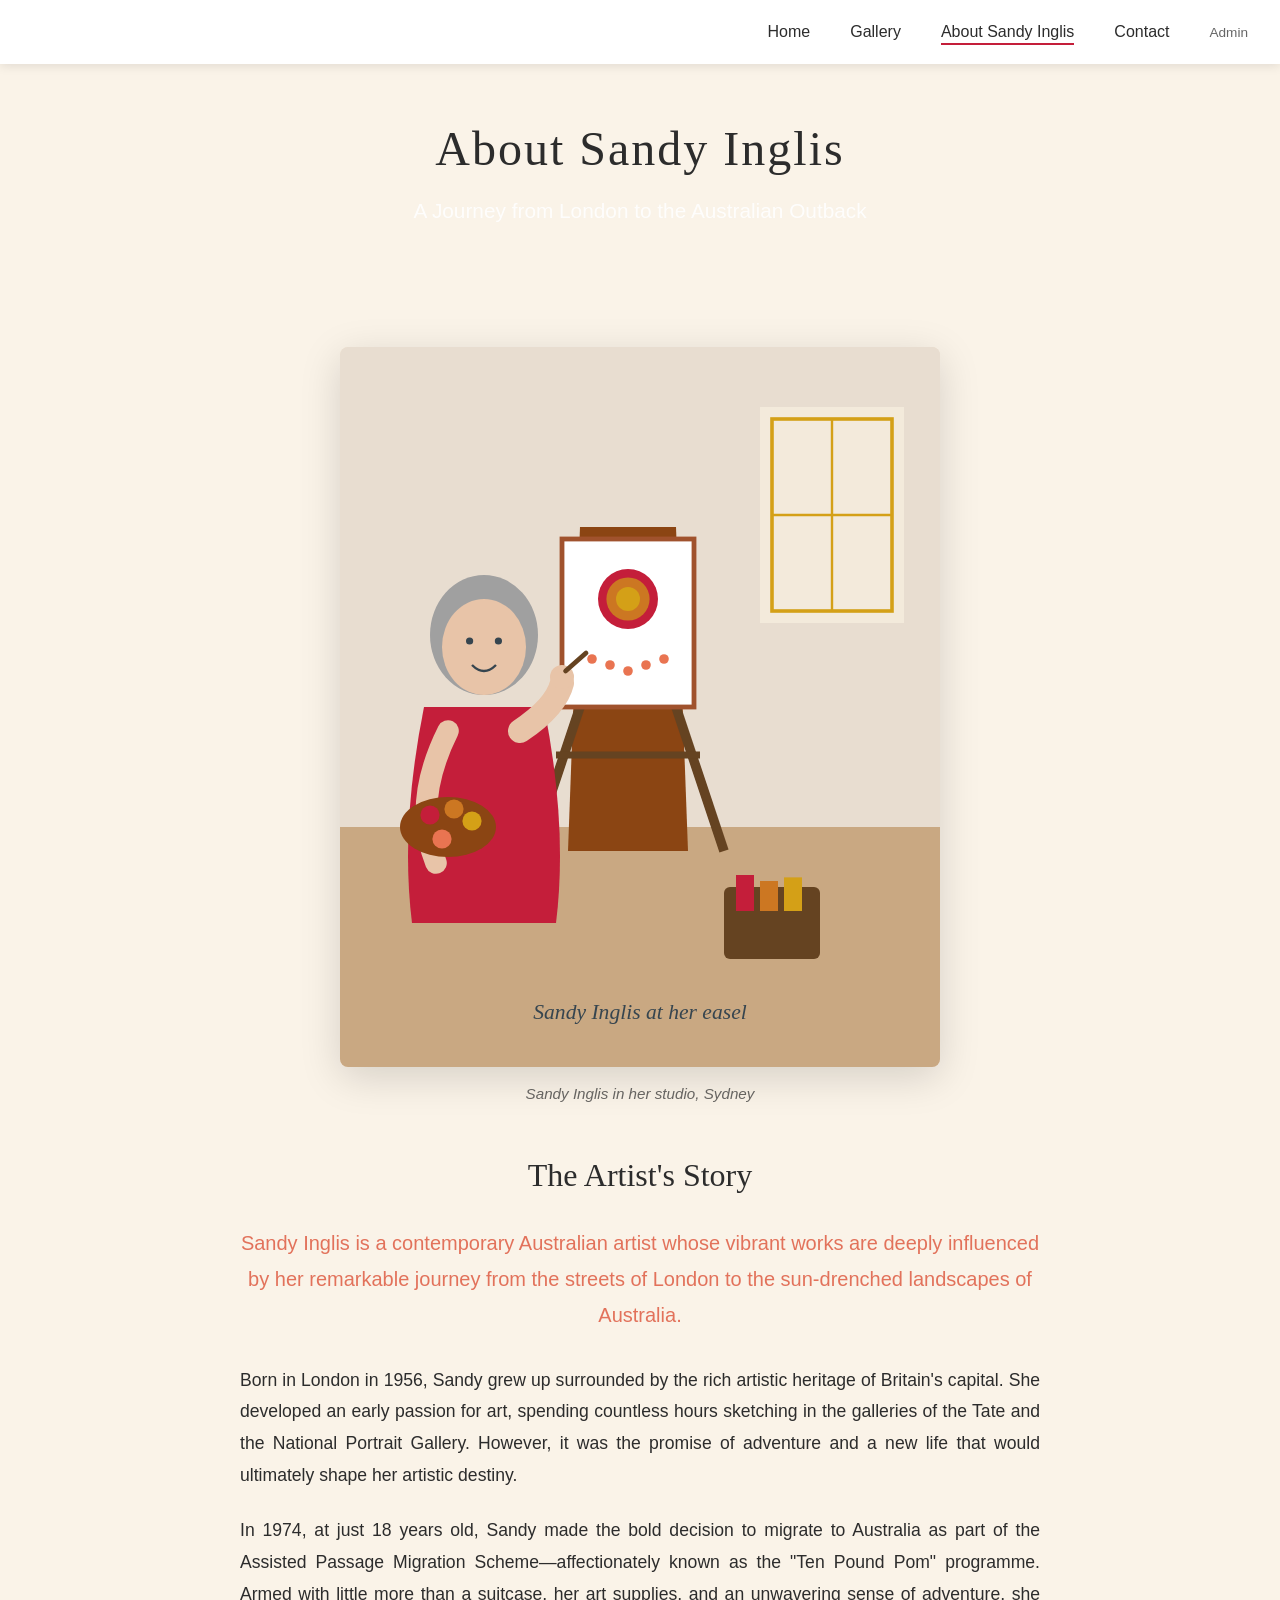
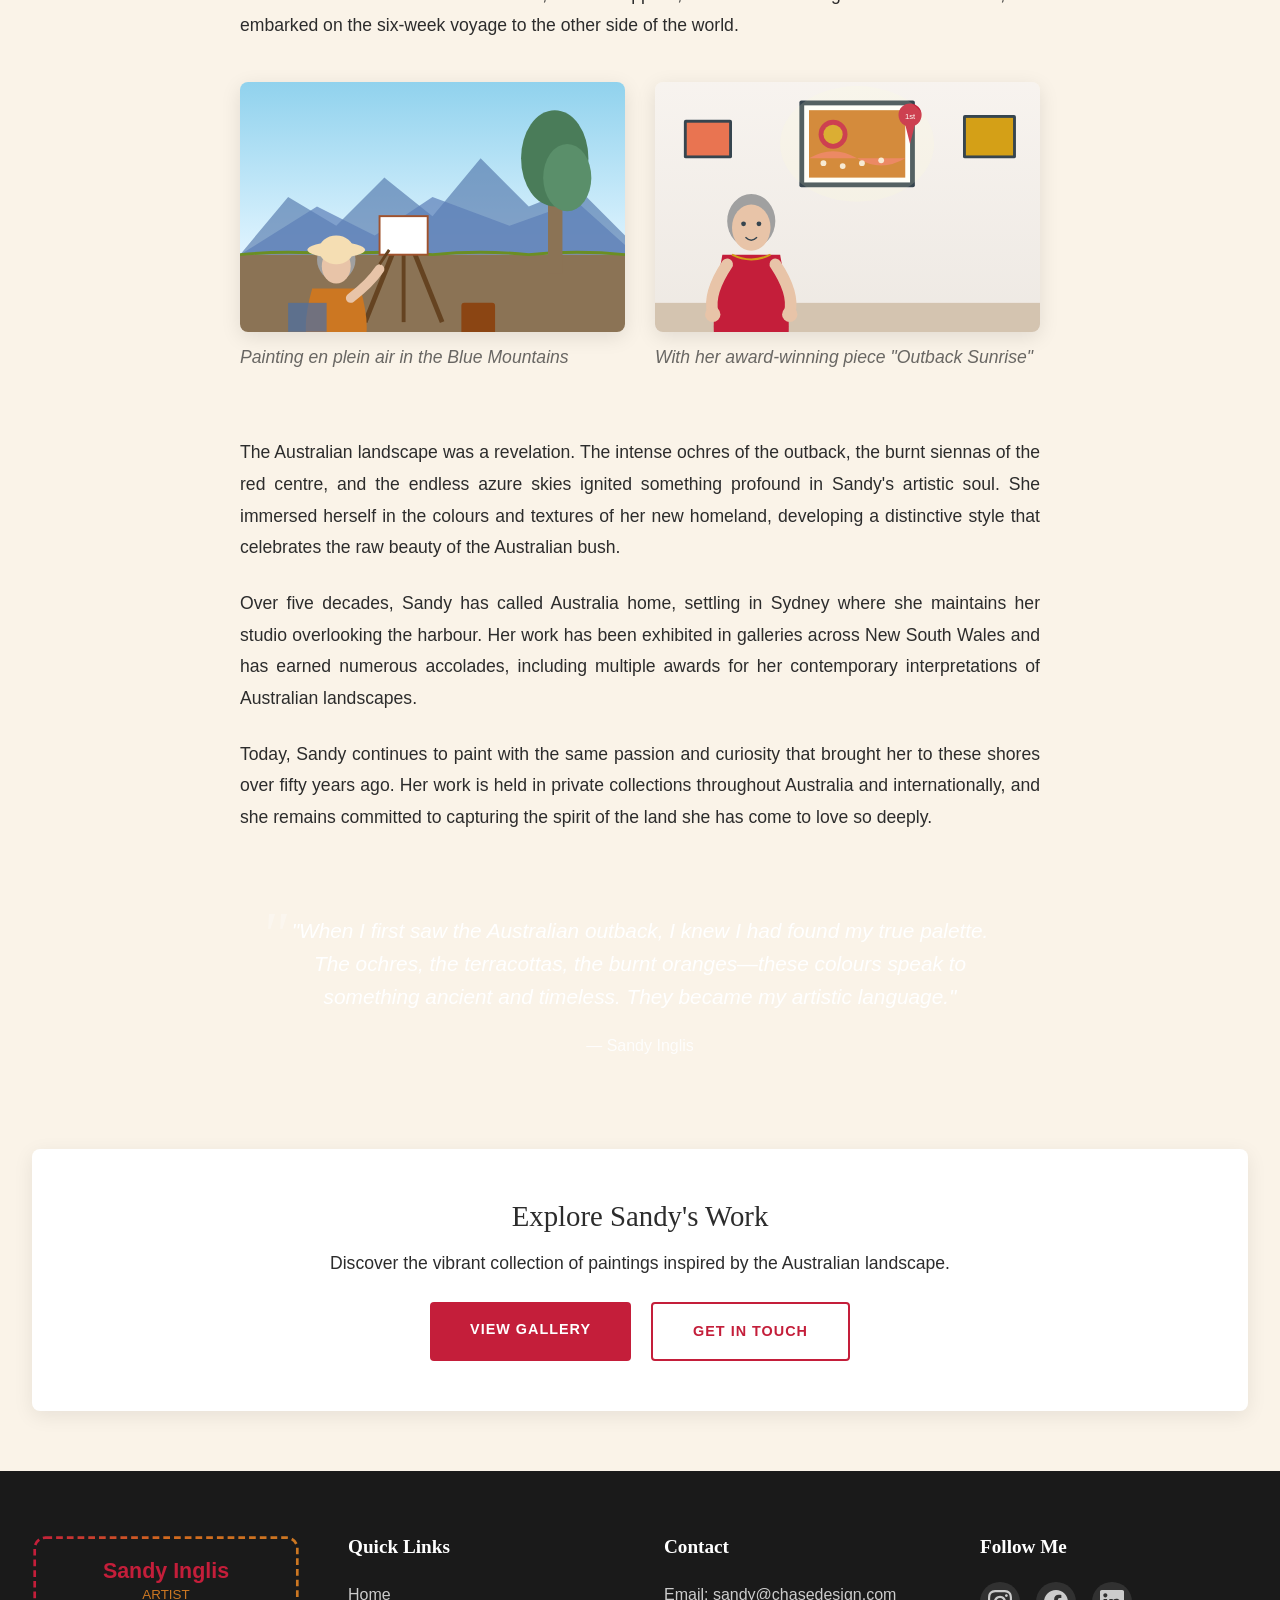
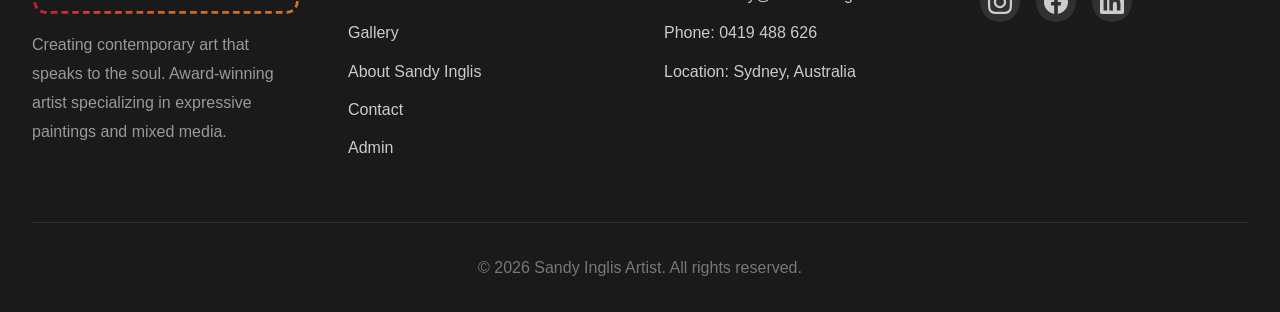
==== about.html @ 8a796146 "Add dedicated About Sandy Inglis page with biography and placeholder images" ====
<!DOCTYPE html>
<html lang="en">
<head>
    <meta charset="UTF-8">
    <meta name="viewport" content="width=device-width, initial-scale=1.0">
    <title>About Sandy Inglis - Contemporary Australian Artist</title>
    <meta name="description" content="Learn about Sandy Inglis, a contemporary Australian artist born in London who migrated to Australia as a Ten Pound Pom.">
    <link rel="stylesheet" href="css/styles.css">
    <link rel="stylesheet" href="css/about.css">
</head>
<body>
    <!-- Header Navigation -->
    <header class="header">
        <nav class="nav-container">
            <div class="logo">
                <a href="index.html">
                    <img src="images/logo-placeholder.svg" alt="Sandy Inglis Artist" class="logo-image">
                </a>
            </div>
            <ul class="nav-menu">
                <li><a href="index.html">Home</a></li>
                <li><a href="index.html#gallery">Gallery</a></li>
                <li><a href="about.html" class="active">About Sandy Inglis</a></li>
                <li><a href="index.html#contact">Contact</a></li>
                <li><a href="admin.html" class="admin-link">Admin</a></li>
            </ul>
            <div class="hamburger">
                <span></span>
                <span></span>
                <span></span>
            </div>
        </nav>
    </header>

    <!-- About Hero -->
    <section class="about-hero">
        <div class="container">
            <h1>About Sandy Inglis</h1>
            <p class="about-hero-subtitle">A Journey from London to the Australian Outback</p>
        </div>
    </section>

    <!-- Main About Content -->
    <main class="about-main">
        <div class="container">
            <!-- Featured Image Section -->
            <div class="about-featured">
                <div class="about-featured-image">
                    <img src="images/sandy-placeholder.svg" alt="Sandy Inglis at her easel in her Sydney studio">
                    <p class="image-caption">Sandy Inglis in her studio, Sydney</p>
                </div>
            </div>

            <!-- Biography Section -->
            <div class="about-biography">
                <h2>The Artist's Story</h2>
                
                <p class="lead-paragraph">Sandy Inglis is a contemporary Australian artist whose vibrant works are deeply influenced by her remarkable journey from the streets of London to the sun-drenched landscapes of Australia.</p>

                <p>Born in London in 1956, Sandy grew up surrounded by the rich artistic heritage of Britain's capital. She developed an early passion for art, spending countless hours sketching in the galleries of the Tate and the National Portrait Gallery. However, it was the promise of adventure and a new life that would ultimately shape her artistic destiny.</p>

                <p>In 1974, at just 18 years old, Sandy made the bold decision to migrate to Australia as part of the Assisted Passage Migration Scheme—affectionately known as the "Ten Pound Pom" programme. Armed with little more than a suitcase, her art supplies, and an unwavering sense of adventure, she embarked on the six-week voyage to the other side of the world.</p>

                <div class="about-gallery">
                    <div class="about-gallery-item">
                        <img src="images/sandy-placeholder-2.svg" alt="Sandy Inglis painting outdoors in the Australian bush">
                        <p class="image-caption">Painting en plein air in the Blue Mountains</p>
                    </div>
                    <div class="about-gallery-item">
                        <img src="images/sandy-placeholder-3.svg" alt="Sandy Inglis with one of her award-winning paintings">
                        <p class="image-caption">With her award-winning piece "Outback Sunrise"</p>
                    </div>
                </div>

                <p>The Australian landscape was a revelation. The intense ochres of the outback, the burnt siennas of the red centre, and the endless azure skies ignited something profound in Sandy's artistic soul. She immersed herself in the colours and textures of her new homeland, developing a distinctive style that celebrates the raw beauty of the Australian bush.</p>

                <p>Over five decades, Sandy has called Australia home, settling in Sydney where she maintains her studio overlooking the harbour. Her work has been exhibited in galleries across New South Wales and has earned numerous accolades, including multiple awards for her contemporary interpretations of Australian landscapes.</p>

                <p>Today, Sandy continues to paint with the same passion and curiosity that brought her to these shores over fifty years ago. Her work is held in private collections throughout Australia and internationally, and she remains committed to capturing the spirit of the land she has come to love so deeply.</p>

                <blockquote class="artist-quote">
                    "When I first saw the Australian outback, I knew I had found my true palette. The ochres, the terracottas, the burnt oranges—these colours speak to something ancient and timeless. They became my artistic language."
                    <cite>— Sandy Inglis</cite>
                </blockquote>
            </div>

            <!-- Call to Action -->
            <div class="about-cta">
                <h3>Explore Sandy's Work</h3>
                <p>Discover the vibrant collection of paintings inspired by the Australian landscape.</p>
                <div class="cta-buttons">
                    <a href="index.html#gallery" class="btn btn-primary">View Gallery</a>
                    <a href="index.html#contact" class="btn btn-secondary">Get in Touch</a>
                </div>
            </div>
        </div>
    </main>

    <!-- Footer -->
    <footer class="footer" id="contact">
        <div class="container">
            <div class="footer-content">
                <div class="footer-column">
                    <div class="footer-logo">
                        <img src="images/logo-placeholder.svg" alt="Sandy Inglis Artist" class="footer-logo-image">
                    </div>
                    <p class="footer-tagline">Creating contemporary art that speaks to the soul. Award-winning artist specializing in expressive paintings and mixed media.</p>
                </div>
                <div class="footer-column">
                    <h3>Quick Links</h3>
                    <ul>
                        <li><a href="index.html">Home</a></li>
                        <li><a href="index.html#gallery">Gallery</a></li>
                        <li><a href="about.html">About Sandy Inglis</a></li>
                        <li><a href="index.html#contact">Contact</a></li>
                        <li><a href="admin.html">Admin</a></li>
                    </ul>
                </div>
                <div class="footer-column">
                    <h3>Contact</h3>
                    <ul class="contact-info">
                        <li>Email: <a href="mailto:sandy@chasedesign.com">sandy@chasedesign.com</a></li>
                        <li>Phone: <a href="tel:+61419488626">0419 488 626</a></li>
                        <li>Location: Sydney, Australia</li>
                    </ul>
                </div>
                <div class="footer-column">
                    <h3>Follow Me</h3>
                    <div class="social-links">
                        <a href="https://www.instagram.com/sandyinglisartist/" aria-label="Instagram" target="_blank" rel="noopener noreferrer">
                            <svg width="24" height="24" viewBox="0 0 24 24" fill="currentColor">
                                <path d="M12 2.163c3.204 0 3.584.012 4.85.07 3.252.148 4.771 1.691 4.919 4.919.058 1.265.069 1.645.069 4.849 0 3.205-.012 3.584-.069 4.849-.149 3.225-1.664 4.771-4.919 4.919-1.266.058-1.644.07-4.85.07-3.204 0-3.584-.012-4.849-.07-3.26-.149-4.771-1.699-4.919-4.92-.058-1.265-.07-1.644-.07-4.849 0-3.204.013-3.583.07-4.849.149-3.227 1.664-4.771 4.919-4.919 1.266-.057 1.645-.069 4.849-.069zm0-2.163c-3.259 0-3.667.014-4.947.072-4.358.2-6.78 2.618-6.98 6.98-.059 1.281-.073 1.689-.073 4.948 0 3.259.014 3.668.072 4.948.2 4.358 2.618 6.78 6.98 6.98 1.281.058 1.689.072 4.948.072 3.259 0 3.668-.014 4.948-.072 4.354-.2 6.782-2.618 6.979-6.98.059-1.28.073-1.689.073-4.948 0-3.259-.014-3.667-.072-4.947-.196-4.354-2.617-6.78-6.979-6.98-1.281-.059-1.69-.073-4.949-.073zm0 5.838c-3.403 0-6.162 2.759-6.162 6.162s2.759 6.163 6.162 6.163 6.162-2.759 6.162-6.163c0-3.403-2.759-6.162-6.162-6.162zm0 10.162c-2.209 0-4-1.79-4-4 0-2.209 1.791-4 4-4s4 1.791 4 4c0 2.21-1.791 4-4 4zm6.406-11.845c-.796 0-1.441.645-1.441 1.44s.645 1.44 1.441 1.44c.795 0 1.439-.645 1.439-1.44s-.644-1.44-1.439-1.44z"/>
                            </svg>
                        </a>
                        <a href="https://www.facebook.com/sandra.inglis.5" aria-label="Facebook" target="_blank" rel="noopener noreferrer">
                            <svg width="24" height="24" viewBox="0 0 24 24" fill="currentColor">
                                <path d="M24 12.073c0-6.627-5.373-12-12-12s-12 5.373-12 12c0 5.99 4.388 10.954 10.125 11.854v-8.385H7.078v-3.47h3.047V9.43c0-3.007 1.792-4.669 4.533-4.669 1.312 0 2.686.235 2.686.235v2.953H15.83c-1.491 0-1.956.925-1.956 1.874v2.25h3.328l-.532 3.47h-2.796v8.385C19.612 23.027 24 18.062 24 12.073z"/>
                            </svg>
                        </a>
                        <a href="https://www.linkedin.com/in/sandy-inglis-artist/" aria-label="LinkedIn" target="_blank" rel="noopener noreferrer">
                            <svg width="24" height="24" viewBox="0 0 24 24" fill="currentColor">
                                <path d="M20.447 20.452h-3.554v-5.569c0-1.328-.027-3.037-1.852-3.037-1.853 0-2.136 1.445-2.136 2.939v5.667H9.351V9h3.414v1.561h.046c.477-.9 1.637-1.85 3.37-1.85 3.601 0 4.267 2.37 4.267 5.455v6.286zM5.337 7.433c-1.144 0-2.063-.926-2.063-2.065 0-1.138.92-2.063 2.063-2.063 1.14 0 2.064.925 2.064 2.063 0 1.139-.925 2.065-2.064 2.065zm1.782 13.019H3.555V9h3.564v11.452zM22.225 0H1.771C.792 0 0 .774 0 1.729v20.542C0 23.227.792 24 1.771 24h20.451C23.2 24 24 23.227 24 22.271V1.729C24 .774 23.2 0 22.222 0h.003z"/>
                            </svg>
                        </a>
                    </div>
                </div>
            </div>
            <div class="footer-bottom">
                <p>&copy; 2026 Sandy Inglis Artist. All rights reserved.</p>
            </div>
        </div>
    </footer>

    <script src="js/app.js"></script>
</body>
</html>
---- css/styles.css ----
/* ===================================
   CSS Variables - Color Scheme
   Aboriginal-inspired: Ochres, Oranges, Reds
   =================================== */
:root {
    /* Primary vibrant red */
    --primary-red: #C41E3A;
    --deep-red: #8B0000;
    --light-red: #E25822;
    
    /* Aboriginal ochre palette */
    --ochre-yellow: #CC7722;
    --burnt-orange: #D2691E;
    --terracotta: #E2725B;
    --rust: #B7410E;
    --sand: #C2B280;
    --earth-brown: #5C4033;
    
    /* Accent colors */
    --accent-gold: #DAA520;
    --accent-cream: #FFF8DC;
    
    /* Base colors */
    --dark-bg: #1a1a1a;
    --light-bg: #FAF3E8;
    --text-dark: #2c2c2c;
    --text-light: #666;
    --white: #ffffff;
    --border-color: #e0e0e0;
    --shadow: rgba(0, 0, 0, 0.1);
    --shadow-hover: rgba(196, 30, 58, 0.25);
}

/* ===================================
   Reset & Base Styles
   =================================== */
* {
    margin: 0;
    padding: 0;
    box-sizing: border-box;
}

body {
    font-family: -apple-system, BlinkMacSystemFont, 'SF Pro Text', 'Helvetica Neue', 'Segoe UI', Arial, sans-serif;
    color: var(--text-dark);
    line-height: 1.6;
    background-color: var(--light-bg);
    overflow-x: hidden;
}

h1, h2, h3, h4, h5, h6 {
    font-family: 'Playfair Display', serif;
    font-weight: 600;
    line-height: 1.2;
    color: var(--text-dark);
}

h1 { font-size: 3.5rem; }
h2 { font-size: 2.5rem; margin-bottom: 2rem; }
h3 { font-size: 1.5rem; }

img {
    max-width: 100%;
    height: auto;
    display: block;
}

a {
    text-decoration: none;
    color: inherit;
    transition: color 0.3s ease;
}

ul {
    list-style: none;
}

.container {
    max-width: 1400px;
    margin: 0 auto;
    padding: 0 2rem;
}

/* ===================================
   Buttons
   =================================== */
.btn {
    display: inline-block;
    padding: 1rem 2.5rem;
    border-radius: 4px;
    font-weight: 600;
    text-transform: uppercase;
    letter-spacing: 1px;
    font-size: 0.9rem;
    transition: all 0.3s ease;
    cursor: pointer;
    border: none;
}

.btn-primary {
    background-color: var(--primary-red);
    color: var(--white);
}

.btn-primary:hover {
    background-color: var(--deep-red);
    transform: translateY(-2px);
    box-shadow: 0 4px 12px var(--shadow-hover);
}

.btn-secondary {
    background-color: transparent;
    color: var(--primary-red);
    border: 2px solid var(--primary-red);
}

.btn-secondary:hover {
    background-color: var(--primary-red);
    color: var(--white);
}

/* ===================================
   Header & Navigation
   =================================== */
.header {
    position: fixed;
    top: 0;
    left: 0;
    width: 100%;
    background-color: var(--white);
    box-shadow: 0 2px 10px var(--shadow);
    z-index: 1000;
    transition: all 0.3s ease;
}

.nav-container {
    max-width: 1400px;
    margin: 0 auto;
    padding: 1.2rem 2rem;
    display: flex;
    justify-content: space-between;
    align-items: center;
}

.logo a {
    font-family: 'Playfair Display', serif;
    font-size: 1.8rem;
    font-weight: 700;
    color: var(--primary-red);
}

.nav-menu {
    display: flex;
    gap: 2.5rem;
    align-items: center;
}

.nav-menu a {
    font-weight: 500;
    color: var(--text-dark);
    position: relative;
}

.nav-menu a::after {
    content: '';
    position: absolute;
    bottom: -5px;
    left: 0;
    width: 0;
    height: 2px;
    background-color: var(--primary-red);
    transition: width 0.3s ease;
}

.nav-menu a:hover::after,
.nav-menu a.active::after {
    width: 100%;
}

.nav-menu a.admin-link {
    color: var(--text-light);
    font-size: 0.85rem;
}

.hamburger {
    display: none;
    flex-direction: column;
    gap: 5px;
    cursor: pointer;
}

.hamburger span {
    width: 25px;
    height: 3px;
    background-color: var(--primary-red);
    transition: all 0.3s ease;
}

/* ===================================
   Hero Section
   =================================== */
.hero {
    position: relative;
    height: 100vh;
    display: flex;
    align-items: center;
    justify-content: center;
    text-align: center;
    background: linear-gradient(135deg, var(--deep-red) 0%, var(--primary-red) 25%, var(--burnt-orange) 50%, var(--ochre-yellow) 75%, var(--terracotta) 100%);
    background-size: cover;
    background-position: center;
    overflow: hidden;
}

.hero::before {
    content: '';
    position: absolute;
    top: 0;
    left: 0;
    right: 0;
    bottom: 0;
    background: url('data:image/svg+xml,<svg xmlns="http://www.w3.org/2000/svg" viewBox="0 0 1440 320"><path fill="rgba(255,255,255,0.03)" d="M0,96L48,112C96,128,192,160,288,160C384,160,480,128,576,112C672,96,768,96,864,112C960,128,1056,160,1152,160C1248,160,1344,128,1392,112L1440,96L1440,320L1392,320C1344,320,1248,320,1152,320C1056,320,960,320,864,320C768,320,672,320,576,320C480,320,384,320,288,320C192,320,96,320,48,320L0,320Z"></path></svg>') repeat-x;
    background-size: cover;
    opacity: 0.5;
}

.hero-overlay {
    position: absolute;
    top: 0;
    left: 0;
    width: 100%;
    height: 100%;
    background: rgba(0, 0, 0, 0.3);
}

.hero-content {
    position: relative;
    z-index: 10;
    color: var(--white);
    max-width: 800px;
    padding: 0 2rem;
}

.hero-content h1 {
    color: var(--white);
    font-size: 4.5rem;
    margin-bottom: 1rem;
    text-shadow: 2px 2px 4px rgba(0, 0, 0, 0.5);
}

.hero-subtitle {
    font-size: 1.5rem;
    margin-bottom: 2rem;
    font-weight: 300;
    letter-spacing: 2px;
}

/* ===================================
   Filter Section
   =================================== */
.filter-section {
    padding: 5rem 0 2rem;
    background-color: var(--white);
}

.filter-section h2 {
    text-align: center;
    color: var(--primary-red);
}

.filter-controls {
    display: flex;
    justify-content: center;
    flex-wrap: wrap;
    gap: 1rem;
    margin-bottom: 2rem;
}

.filter-btn {
    padding: 0.7rem 1.5rem;
    background-color: var(--light-bg);
    border: 2px solid var(--border-color);
    border-radius: 25px;
    cursor: pointer;
    font-weight: 500;
    transition: all 0.3s ease;
    color: var(--text-dark);
}

.filter-btn:hover,
.filter-btn.active {
    background-color: var(--primary-red);
    color: var(--white);
    border-color: var(--primary-red);
}

.search-bar {
    max-width: 600px;
    margin: 0 auto;
}

.search-bar input {
    width: 100%;
    padding: 1rem 1.5rem;
    border: 2px solid var(--border-color);
    border-radius: 50px;
    font-size: 1rem;
    transition: border-color 0.3s ease;
}

.search-bar input:focus {
    outline: none;
    border-color: var(--primary-red);
}

/* ===================================
   Gallery Section
   =================================== */
.gallery-section {
    padding: 3rem 0 5rem;
    background-color: var(--white);
}

.gallery-grid {
    display: grid;
    grid-template-columns: repeat(auto-fill, minmax(320px, 1fr));
    gap: 2rem;
    margin-bottom: 3rem;
}

.gallery-item {
    position: relative;
    background-color: var(--white);
    border-radius: 8px;
    overflow: hidden;
    box-shadow: 0 4px 15px var(--shadow);
    transition: all 0.4s ease;
    cursor: pointer;
    opacity: 1;
    transform: scale(1);
}

.gallery-item.hidden {
    display: none;
}

.gallery-item:hover {
    transform: translateY(-8px);
    box-shadow: 0 8px 25px var(--shadow-hover);
}

.gallery-image {
    width: 100%;
    aspect-ratio: 1 / 1;
    overflow: hidden;
    background-color: var(--light-bg);
}

.gallery-image img {
    width: 100%;
    height: 100%;
    object-fit: cover;
    transition: transform 0.4s ease;
}

.gallery-item:hover .gallery-image img {
    transform: scale(1.1);
}

.gallery-info {
    padding: 1.5rem;
}

.gallery-info h3 {
    font-size: 1.3rem;
    margin-bottom: 0.5rem;
    color: var(--text-dark);
}

.gallery-meta {
    display: flex;
    justify-content: space-between;
    margin-bottom: 0.5rem;
    font-size: 0.9rem;
    color: var(--text-light);
}

.accolade-badge {
    display: inline-block;
    padding: 0.3rem 0.8rem;
    background-color: var(--accent-red);
    color: var(--white);
    border-radius: 15px;
    font-size: 0.75rem;
    font-weight: 600;
    margin-top: 0.5rem;
}

.no-results {
    text-align: center;
    padding: 4rem 2rem;
    color: var(--text-light);
    font-size: 1.2rem;
}

/* ===================================
   About Section
   =================================== */
.about-section {
    padding: 5rem 0;
    background-color: var(--light-bg);
}

.about-section h2 {
    text-align: center;
    color: var(--primary-red);
}

.about-content {
    max-width: 900px;
    margin: 0 auto;
}

.about-text p {
    font-size: 1.1rem;
    line-height: 1.8;
    margin-bottom: 1.5rem;
    color: var(--text-dark);
}

/* ===================================
   Modal
   =================================== */
.modal {
    display: none;
    position: fixed;
    top: 0;
    left: 0;
    width: 100%;
    height: 100%;
    z-index: 2000;
    align-items: center;
    justify-content: center;
}

.modal.active {
    display: flex;
}

.modal-overlay {
    position: absolute;
    top: 0;
    left: 0;
    width: 100%;
    height: 100%;
    background-color: rgba(0, 0, 0, 0.85);
    backdrop-filter: blur(5px);
}

.modal-content {
    position: relative;
    background-color: var(--white);
    max-width: 1200px;
    width: 90%;
    max-height: 90vh;
    overflow-y: auto;
    border-radius: 12px;
    z-index: 2001;
}

.modal-close {
    position: absolute;
    top: 1rem;
    right: 1rem;
    background: var(--primary-red);
    color: var(--white);
    border: none;
    width: 40px;
    height: 40px;
    border-radius: 50%;
    font-size: 1.5rem;
    cursor: pointer;
    display: flex;
    align-items: center;
    justify-content: center;
    z-index: 2002;
    transition: background-color 0.3s ease;
}

.modal-close:hover {
    background-color: var(--deep-red);
}

.modal-body {
    display: grid;
    grid-template-columns: 1.5fr 1fr;
    gap: 2rem;
}

.modal-image {
    background-color: var(--light-bg);
    display: flex;
    align-items: center;
    justify-content: center;
    padding: 2rem;
}

.modal-image img {
    max-width: 100%;
    max-height: 70vh;
    object-fit: contain;
}

.modal-info {
    padding: 2rem 2rem 2rem 0;
}

.modal-info h2 {
    font-size: 2rem;
    margin-bottom: 1.5rem;
    color: var(--primary-red);
}

.modal-details p {
    margin-bottom: 1rem;
    font-size: 1rem;
    line-height: 1.8;
}

.modal-details .accolades {
    color: var(--primary-red);
    font-weight: 600;
}

.modal-details .description {
    margin-top: 1.5rem;
    padding-top: 1.5rem;
    border-top: 1px solid var(--border-color);
    font-style: italic;
    color: var(--text-light);
}

.modal-actions {
    margin-top: 2rem;
    display: flex;
    gap: 1rem;
    flex-wrap: wrap;
}

/* ===================================
   Footer
   =================================== */
.footer {
    background-color: var(--dark-bg);
    color: #ccc;
    padding: 4rem 0 2rem;
}

.footer-content {
    display: grid;
    grid-template-columns: repeat(auto-fit, minmax(250px, 1fr));
    gap: 3rem;
    margin-bottom: 3rem;
}

.footer-column h3 {
    color: var(--white);
    margin-bottom: 1.5rem;
    font-size: 1.2rem;
}

.footer-logo {
    font-family: 'Playfair Display', serif;
    font-size: 1.8rem;
    font-weight: 700;
    color: var(--accent-red);
    margin-bottom: 1rem;
}

.footer-tagline {
    line-height: 1.8;
    color: #999;
}

.footer-column ul li {
    margin-bottom: 0.8rem;
}

.footer-column a {
    color: #ccc;
    transition: color 0.3s ease;
}

.footer-column a:hover {
    color: var(--accent-red);
}

.contact-info li {
    margin-bottom: 1rem;
}

.social-links {
    display: flex;
    gap: 1rem;
}

.social-links a {
    width: 40px;
    height: 40px;
    background-color: rgba(255, 255, 255, 0.1);
    border-radius: 50%;
    display: flex;
    align-items: center;
    justify-content: center;
    transition: all 0.3s ease;
}

.social-links a:hover {
    background-color: var(--primary-red);
    transform: translateY(-3px);
}

.footer-bottom {
    text-align: center;
    padding-top: 2rem;
    border-top: 1px solid rgba(255, 255, 255, 0.1);
    color: #777;
}

/* ===================================
   Responsive Design
   =================================== */
@media (max-width: 1024px) {
    .modal-body {
        grid-template-columns: 1fr;
    }
    
    .modal-info {
        padding: 0 2rem 2rem;
    }
    
    .gallery-grid {
        grid-template-columns: repeat(auto-fill, minmax(280px, 1fr));
        gap: 1.5rem;
    }
}

@media (max-width: 768px) {
    .hamburger {
        display: flex;
    }
    
    .nav-menu {
        position: fixed;
        left: -100%;
        top: 70px;
        flex-direction: column;
        background-color: var(--white);
        width: 100%;
        text-align: center;
        transition: left 0.3s ease;
        box-shadow: 0 10px 27px var(--shadow);
        padding: 2rem 0;
        gap: 1.5rem;
    }
    
    .nav-menu.active {
        left: 0;
    }
    
    .hero-content h1 {
        font-size: 2.5rem;
    }
    
    .hero-subtitle {
        font-size: 1.1rem;
    }
    
    h2 {
        font-size: 2rem;
    }
    
    .gallery-grid {
        grid-template-columns: repeat(auto-fill, minmax(250px, 1fr));
        gap: 1rem;
    }
    
    .filter-controls {
        gap: 0.5rem;
    }
    
    .filter-btn {
        padding: 0.5rem 1rem;
        font-size: 0.85rem;
    }
    
    .footer-content {
        grid-template-columns: 1fr;
        gap: 2rem;
    }
}

@media (max-width: 480px) {
    .container {
        padding: 0 1rem;
    }
    
    .hero-content h1 {
        font-size: 2rem;
    }
    
    .gallery-grid {
        grid-template-columns: 1fr;
    }
    
    .btn {
        padding: 0.8rem 2rem;
        font-size: 0.85rem;
    }
}
---- css/about.css ----
/* About Page Styles */

/* About Hero */
.about-hero {
    background: linear-gradient(135deg, var(--ochre) 0%, var(--terracotta) 50%, var(--burnt-sienna) 100%);
    padding: 120px 0 60px;
    text-align: center;
    color: white;
}

.about-hero h1 {
    font-size: 3rem;
    margin-bottom: 1rem;
    font-weight: 300;
    letter-spacing: 2px;
}

.about-hero-subtitle {
    font-size: 1.3rem;
    opacity: 0.9;
    font-weight: 300;
}

/* Main About Content */
.about-main {
    padding: 60px 0;
    background: var(--cream);
}

/* Featured Image */
.about-featured {
    margin-bottom: 50px;
}

.about-featured-image {
    max-width: 600px;
    margin: 0 auto;
    text-align: center;
}

.about-featured-image img {
    width: 100%;
    height: auto;
    border-radius: 8px;
    box-shadow: 0 10px 40px rgba(0, 0, 0, 0.15);
}

.image-caption {
    margin-top: 15px;
    font-style: italic;
    color: var(--charcoal);
    opacity: 0.7;
    font-size: 0.95rem;
}

/* Biography Section */
.about-biography {
    max-width: 800px;
    margin: 0 auto;
}

.about-biography h2 {
    color: var(--vibrant-red);
    font-size: 2rem;
    margin-bottom: 30px;
    text-align: center;
    font-weight: 400;
}

.about-biography p {
    font-size: 1.1rem;
    line-height: 1.8;
    color: var(--charcoal);
    margin-bottom: 1.5rem;
    text-align: justify;
}

.lead-paragraph {
    font-size: 1.25rem !important;
    font-weight: 500;
    color: var(--terracotta) !important;
    text-align: center !important;
    margin-bottom: 2rem !important;
}

/* About Gallery (inline images) */
.about-gallery {
    display: grid;
    grid-template-columns: repeat(2, 1fr);
    gap: 30px;
    margin: 40px 0;
}

.about-gallery-item {
    text-align: center;
}

.about-gallery-item img {
    width: 100%;
    height: 250px;
    object-fit: cover;
    border-radius: 8px;
    box-shadow: 0 5px 20px rgba(0, 0, 0, 0.1);
    transition: transform 0.3s ease;
}

.about-gallery-item img:hover {
    transform: scale(1.02);
}

.about-gallery-item .image-caption {
    margin-top: 10px;
}

/* Artist Quote */
.artist-quote {
    background: linear-gradient(135deg, var(--ochre) 0%, var(--terracotta) 100%);
    color: white;
    padding: 40px;
    border-radius: 8px;
    margin: 40px 0;
    font-size: 1.3rem;
    font-style: italic;
    line-height: 1.6;
    text-align: center;
    position: relative;
}

.artist-quote::before {
    content: '"';
    font-size: 4rem;
    position: absolute;
    top: 10px;
    left: 20px;
    opacity: 0.3;
    font-family: Georgia, serif;
}

.artist-quote cite {
    display: block;
    margin-top: 20px;
    font-size: 1rem;
    font-style: normal;
    opacity: 0.9;
}

/* Call to Action */
.about-cta {
    text-align: center;
    padding: 50px;
    background: white;
    border-radius: 8px;
    box-shadow: 0 5px 20px rgba(0, 0, 0, 0.08);
    margin-top: 50px;
}

.about-cta h3 {
    color: var(--vibrant-red);
    font-size: 1.8rem;
    margin-bottom: 15px;
    font-weight: 400;
}

.about-cta p {
    color: var(--charcoal);
    margin-bottom: 25px;
    font-size: 1.1rem;
}

.cta-buttons {
    display: flex;
    gap: 20px;
    justify-content: center;
    flex-wrap: wrap;
}

/* Responsive */
@media (max-width: 768px) {
    .about-hero {
        padding: 100px 0 40px;
    }
    
    .about-hero h1 {
        font-size: 2.2rem;
    }
    
    .about-hero-subtitle {
        font-size: 1.1rem;
    }
    
    .about-gallery {
        grid-template-columns: 1fr;
    }
    
    .about-gallery-item img {
        height: 200px;
    }
    
    .artist-quote {
        padding: 30px 20px;
        font-size: 1.1rem;
    }
    
    .artist-quote::before {
        font-size: 3rem;
        top: 5px;
        left: 10px;
    }
    
    .about-biography p {
        text-align: left;
    }
    
    .about-cta {
        padding: 30px 20px;
    }
}
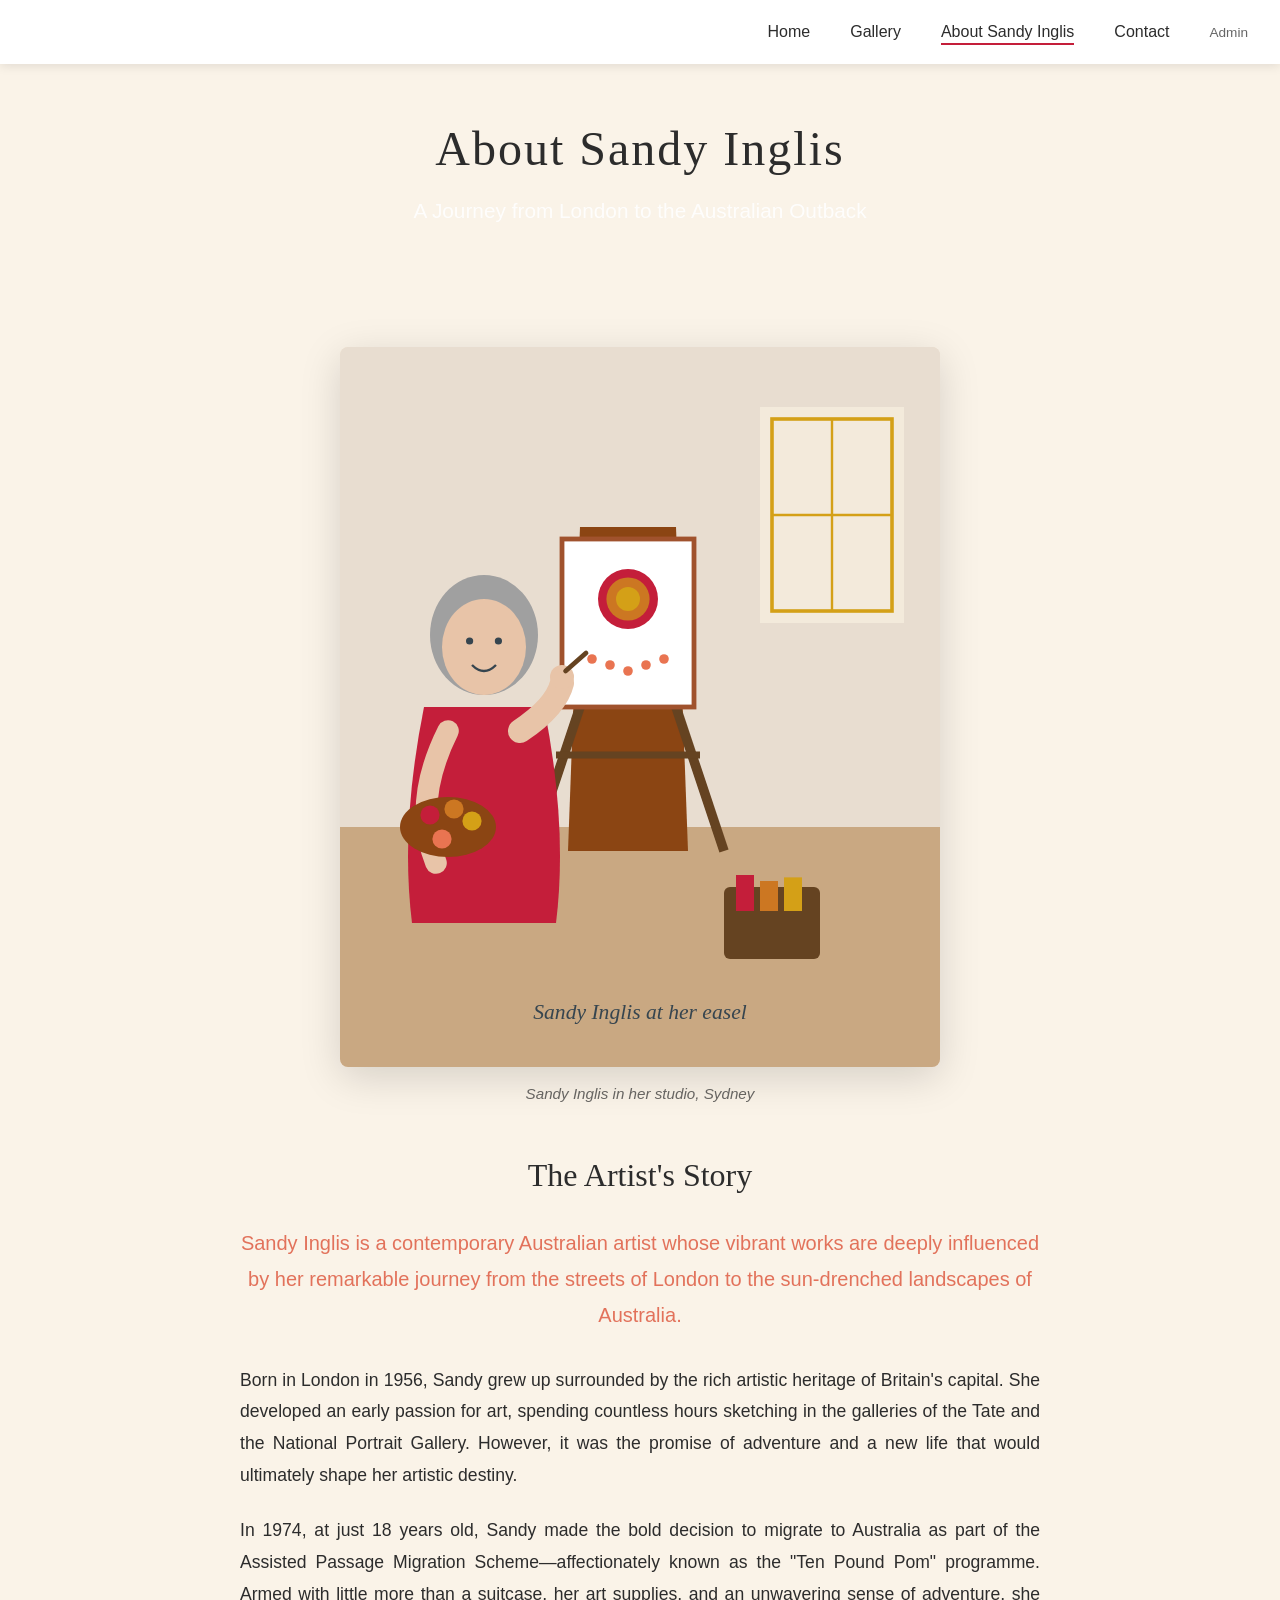
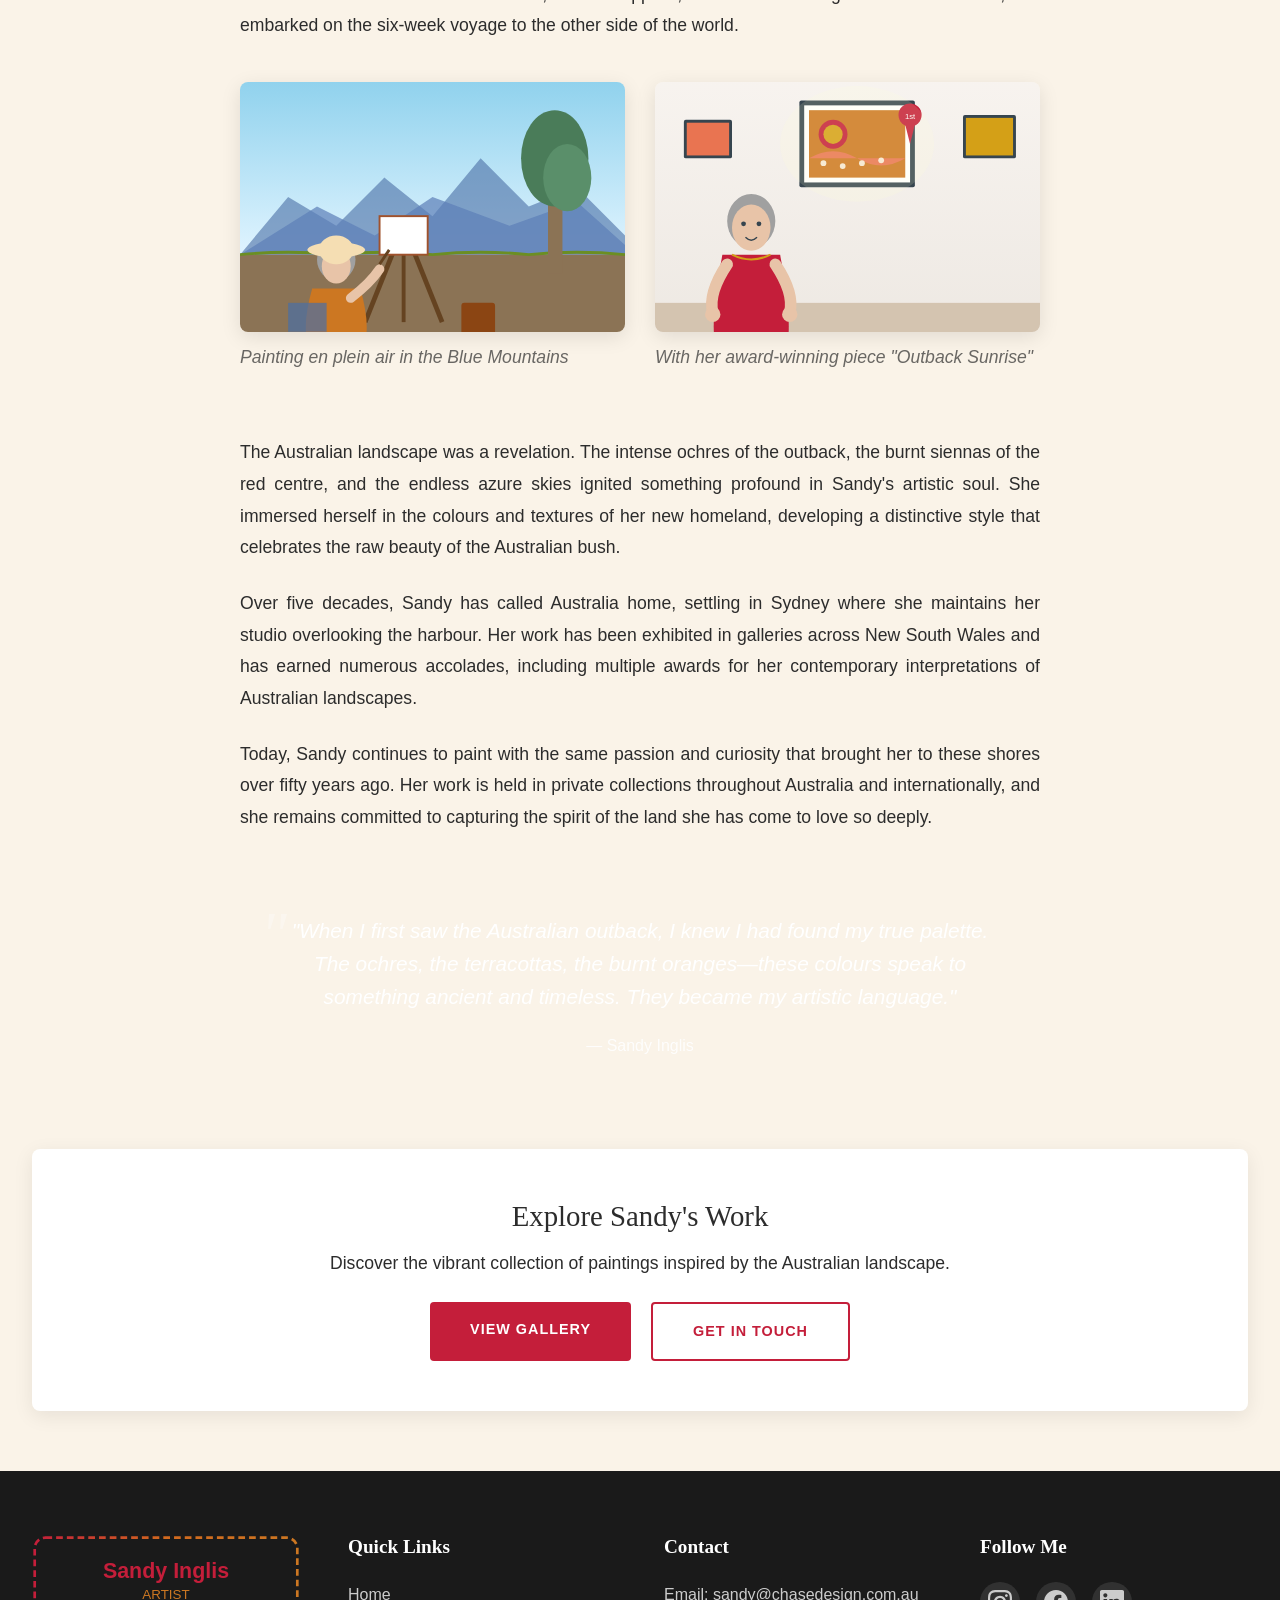
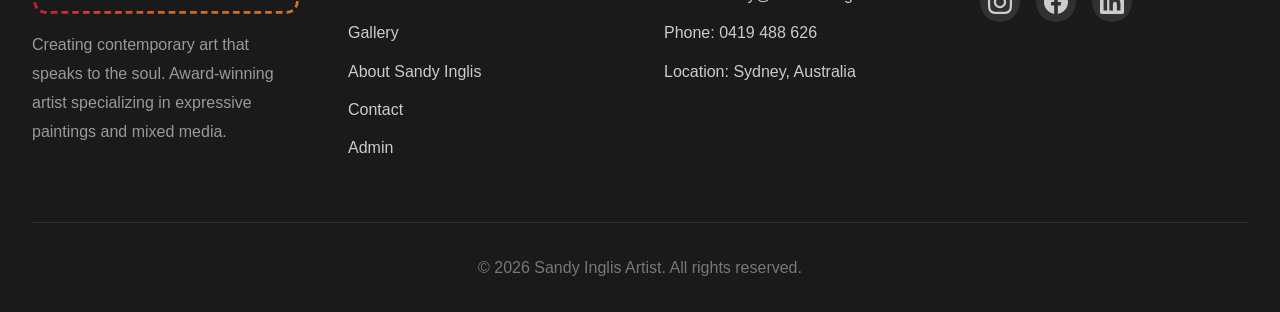
==== commit 48fbdbf7: "Remove commission section, add email enquiry with artwork details, fix all emails to .com.au" ====
--- a/about.html
+++ b/about.html
@@ -119,7 +119,7 @@
                 <div class="footer-column">
                     <h3>Contact</h3>
                     <ul class="contact-info">
-                        <li>Email: <a href="mailto:sandy@chasedesign.com">sandy@chasedesign.com</a></li>
+                        <li>Email: <a href="mailto:sandy@chasedesign.com.au">sandy@chasedesign.com.au</a></li>
                         <li>Phone: <a href="tel:+61419488626">0419 488 626</a></li>
                         <li>Location: Sydney, Australia</li>
                     </ul>
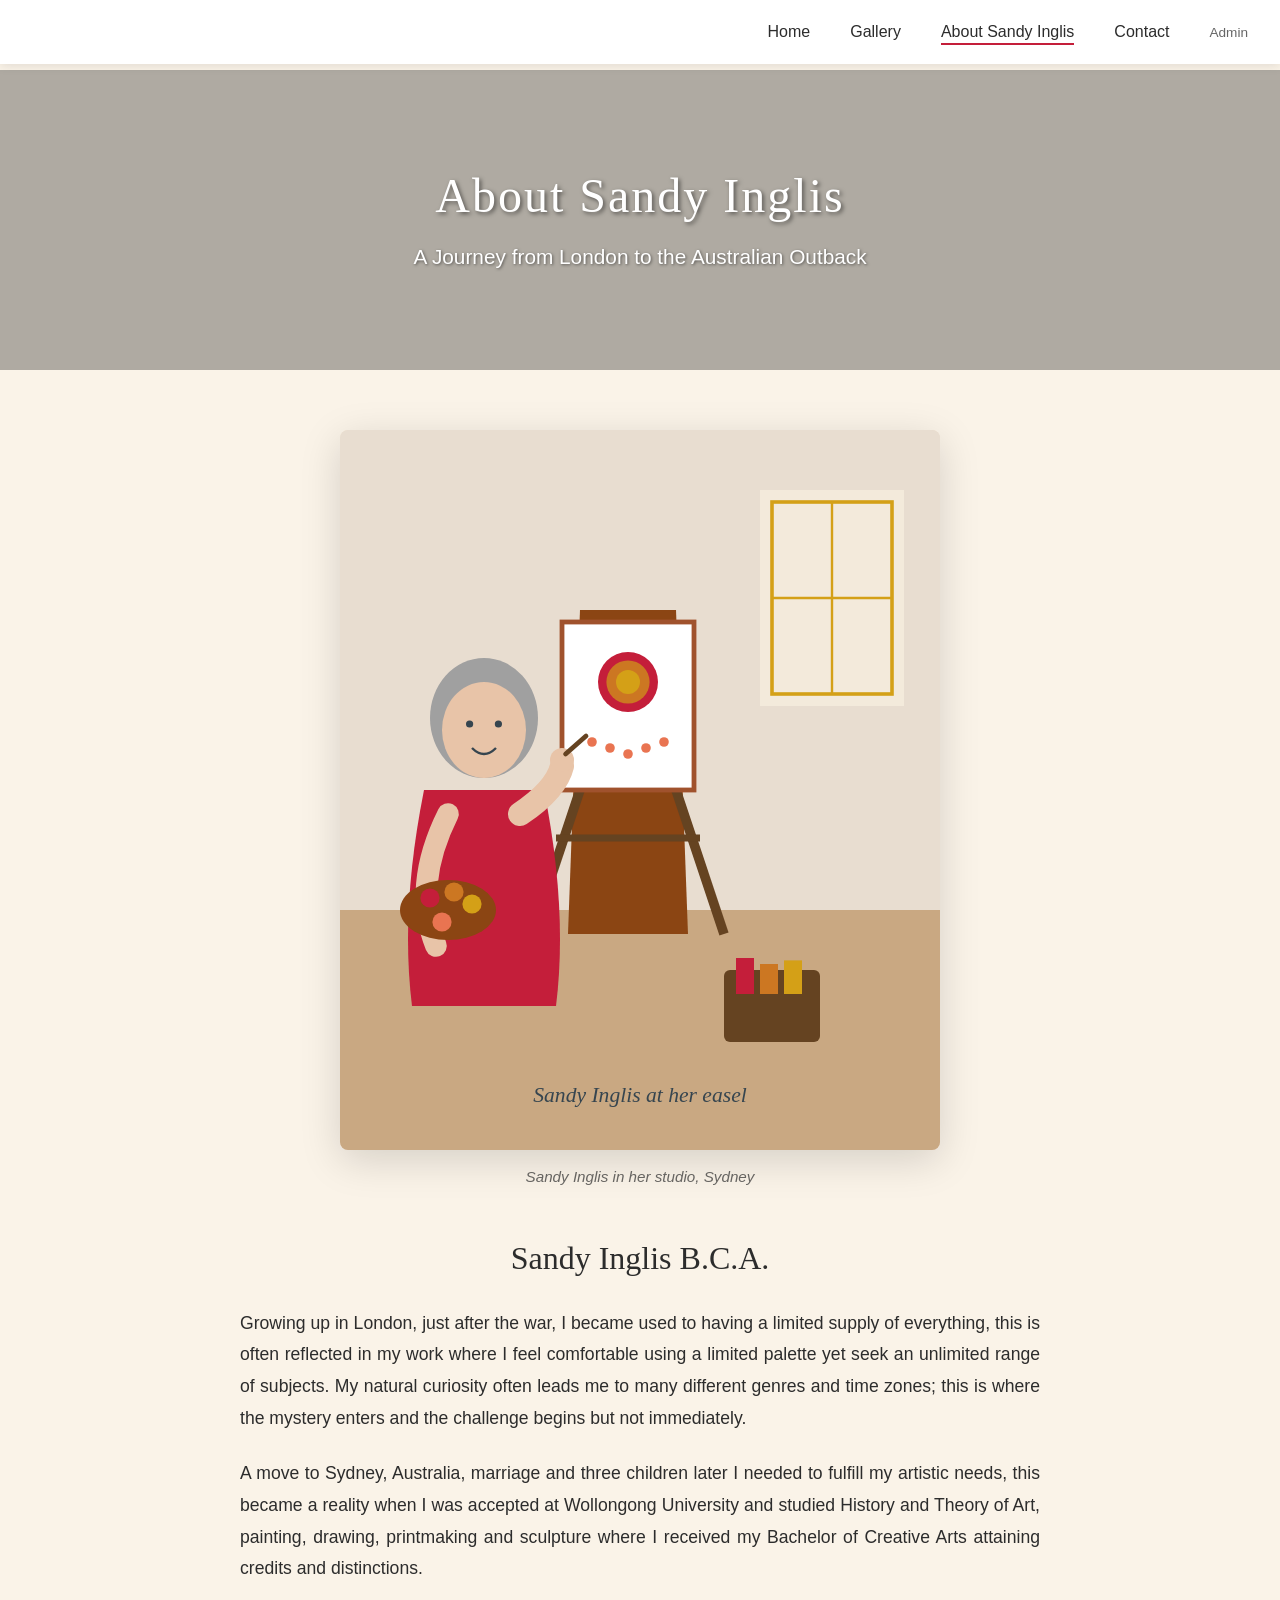
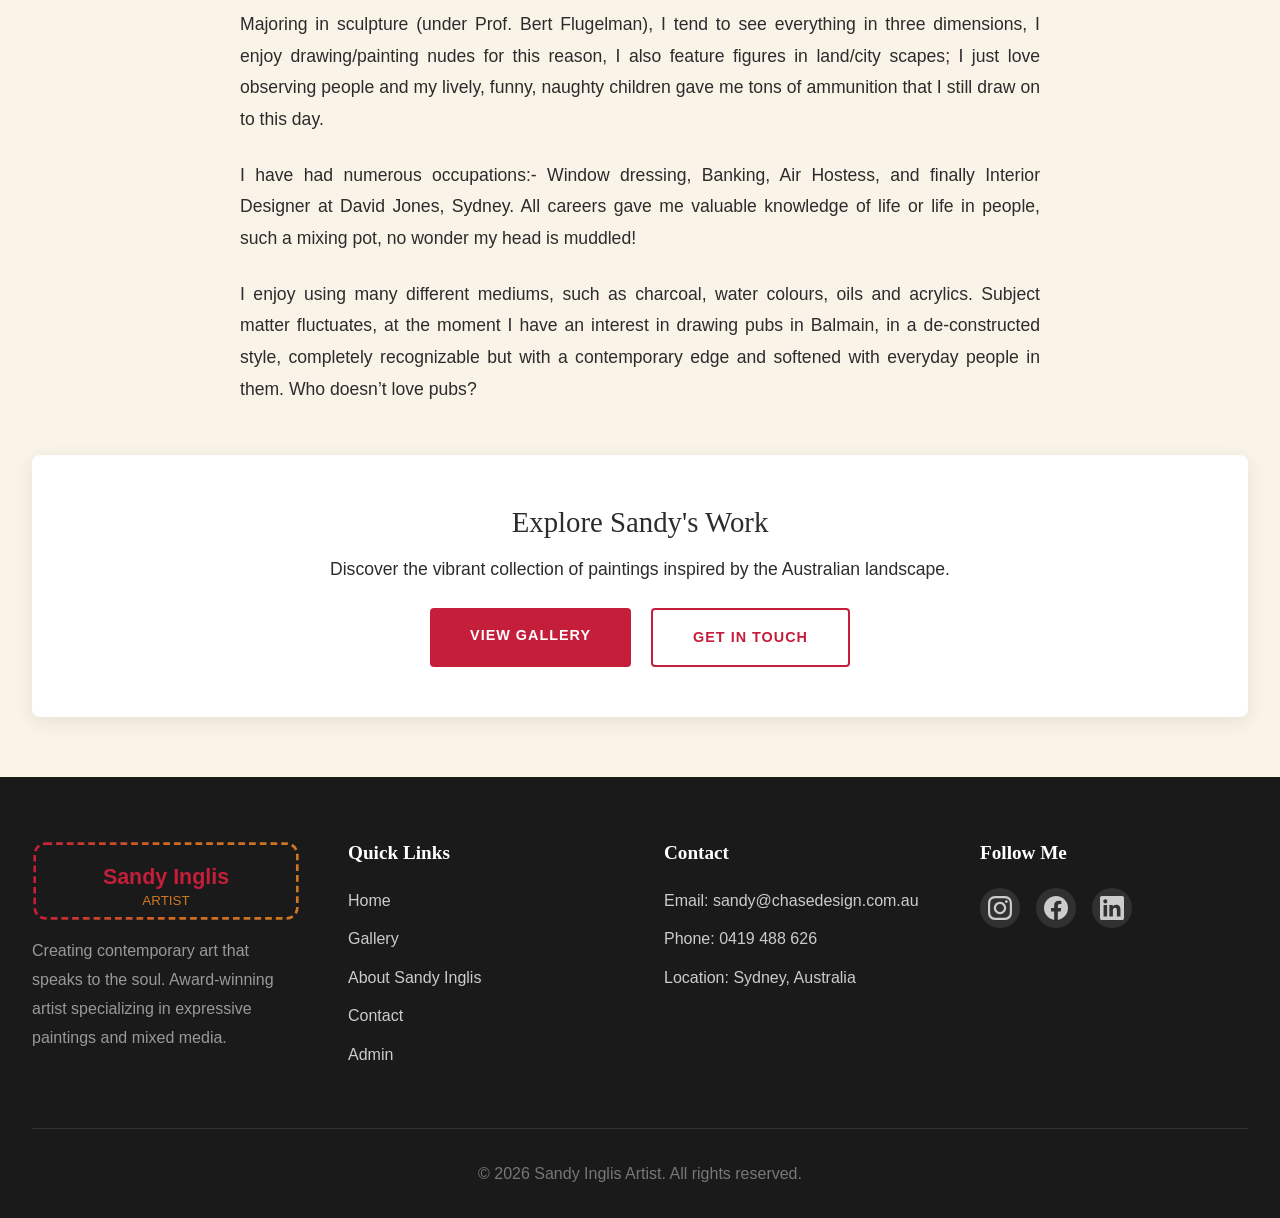
==== commit 8ec97254: "Update About page body copy with Sandy's biography" ====
--- a/about.html
+++ b/about.html
@@ -53,35 +53,18 @@
 
             <!-- Biography Section -->
             <div class="about-biography">
-                <h2>The Artist's Story</h2>
-                
-                <p class="lead-paragraph">Sandy Inglis is a contemporary Australian artist whose vibrant works are deeply influenced by her remarkable journey from the streets of London to the sun-drenched landscapes of Australia.</p>
+                <h2>Sandy Inglis B.C.A.</h2>
 
-                <p>Born in London in 1956, Sandy grew up surrounded by the rich artistic heritage of Britain's capital. She developed an early passion for art, spending countless hours sketching in the galleries of the Tate and the National Portrait Gallery. However, it was the promise of adventure and a new life that would ultimately shape her artistic destiny.</p>
+                <p>Growing up in London, just after the war, I became used to having a limited supply of everything, this is often reflected in my work where I feel comfortable using a limited palette yet seek an unlimited range of subjects. My natural curiosity often leads me to many different genres and time zones; this is where the mystery enters and the challenge begins but not immediately.</p>
 
-                <p>In 1974, at just 18 years old, Sandy made the bold decision to migrate to Australia as part of the Assisted Passage Migration Scheme—affectionately known as the "Ten Pound Pom" programme. Armed with little more than a suitcase, her art supplies, and an unwavering sense of adventure, she embarked on the six-week voyage to the other side of the world.</p>
+                <p>A move to Sydney, Australia, marriage and three children later I needed to fulfill my artistic needs, this became a reality when I was accepted at Wollongong University and studied History and Theory of Art, painting, drawing, printmaking and sculpture where I received my Bachelor of Creative Arts attaining credits and distinctions.</p>
 
-                <div class="about-gallery">
-                    <div class="about-gallery-item">
-                        <img src="images/sandy-placeholder-2.svg" alt="Sandy Inglis painting outdoors in the Australian bush">
-                        <p class="image-caption">Painting en plein air in the Blue Mountains</p>
-                    </div>
-                    <div class="about-gallery-item">
-                        <img src="images/sandy-placeholder-3.svg" alt="Sandy Inglis with one of her award-winning paintings">
-                        <p class="image-caption">With her award-winning piece "Outback Sunrise"</p>
-                    </div>
-                </div>
+                <p>Majoring in sculpture (under Prof. Bert Flugelman), I tend to see everything in three dimensions, I enjoy drawing/painting nudes for this reason, I also feature figures in land/city scapes; I just love observing people and my lively, funny, naughty children gave me tons of ammunition that I still draw on to this day.</p>
 
-                <p>The Australian landscape was a revelation. The intense ochres of the outback, the burnt siennas of the red centre, and the endless azure skies ignited something profound in Sandy's artistic soul. She immersed herself in the colours and textures of her new homeland, developing a distinctive style that celebrates the raw beauty of the Australian bush.</p>
+                <p>I have had numerous occupations:- Window dressing, Banking, Air Hostess, and finally Interior Designer at David Jones, Sydney. All careers gave me valuable knowledge of life or life in people, such a mixing pot, no wonder my head is muddled!</p>
 
-                <p>Over five decades, Sandy has called Australia home, settling in Sydney where she maintains her studio overlooking the harbour. Her work has been exhibited in galleries across New South Wales and has earned numerous accolades, including multiple awards for her contemporary interpretations of Australian landscapes.</p>
-
-                <p>Today, Sandy continues to paint with the same passion and curiosity that brought her to these shores over fifty years ago. Her work is held in private collections throughout Australia and internationally, and she remains committed to capturing the spirit of the land she has come to love so deeply.</p>
-
-                <blockquote class="artist-quote">
-                    "When I first saw the Australian outback, I knew I had found my true palette. The ochres, the terracottas, the burnt oranges—these colours speak to something ancient and timeless. They became my artistic language."
-                    <cite>— Sandy Inglis</cite>
-                </blockquote>
+                <p>I enjoy using many different mediums, such as charcoal, water colours, oils and acrylics.
+                Subject matter fluctuates, at the moment I have an interest in drawing pubs in Balmain, in a de-constructed style, completely recognizable but with a contemporary edge and softened with everyday people in them. Who doesn’t love pubs?</p>
             </div>
 
             <!-- Call to Action -->
--- a/css/styles.css
+++ b/css/styles.css
@@ -46,6 +46,19 @@
     line-height: 1.6;
     background-color: var(--light-bg);
     overflow-x: hidden;
+}
+
+/* Utility: screen-reader only (visually hidden but accessible) */
+.sr-only {
+    position: absolute !important;
+    width: 1px !important;
+    height: 1px !important;
+    padding: 0 !important;
+    margin: -1px !important;
+    overflow: hidden !important;
+    clip: rect(0 0 0 0) !important;
+    white-space: nowrap !important;
+    border: 0 !important;
 }
 
 h1, h2, h3, h4, h5, h6 {
@@ -201,15 +214,17 @@
    =================================== */
 .hero {
     position: relative;
-    height: 100vh;
+    height: 300px;
+    min-height: 250px;
     display: flex;
     align-items: center;
-    justify-content: center;
+    justify-content: flex-end;
     text-align: center;
-    background: linear-gradient(135deg, var(--deep-red) 0%, var(--primary-red) 25%, var(--burnt-orange) 50%, var(--ochre-yellow) 75%, var(--terracotta) 100%);
+    background-image: url('https://20260124sandiinlis.blob.core.windows.net/blobs/hero/Website%20Home%20Header.jpg');
     background-size: cover;
     background-position: center;
     overflow: hidden;
+    margin-top: 80px;
 }
 
 .hero::before {
@@ -237,20 +252,23 @@
     position: relative;
     z-index: 10;
     color: var(--white);
-    max-width: 800px;
-    padding: 0 2rem;
+    max-width: 400px;
+    padding: 1.5rem 2rem;
+    margin-right: 8%;
+    background: rgba(0, 0, 0, 0.4);
+    border-radius: 8px;
 }
 
 .hero-content h1 {
     color: var(--white);
-    font-size: 4.5rem;
+    font-size: 2.2rem;
+    margin-bottom: 0.5rem;
+    text-shadow: 1px 1px 3px rgba(0, 0, 0, 0.5);
+}
+
+.hero-subtitle {
+    font-size: 1rem;
     margin-bottom: 1rem;
-    text-shadow: 2px 2px 4px rgba(0, 0, 0, 0.5);
-}
-
-.hero-subtitle {
-    font-size: 1.5rem;
-    margin-bottom: 2rem;
     font-weight: 300;
     letter-spacing: 2px;
 }
@@ -266,6 +284,29 @@
 .filter-section h2 {
     text-align: center;
     color: var(--primary-red);
+}
+
+/* Filter header - combine heading and search on one line */
+.filter-header {
+    display: flex;
+    align-items: center;
+    justify-content: space-between;
+    gap: 1rem;
+    margin-bottom: 1.5rem;
+    flex-wrap: wrap;
+}
+
+.filter-header h2 {
+    text-align: left;
+    color: var(--primary-red);
+    margin: 0;
+    font-size: 2rem;
+}
+
+.filter-header .search-bar {
+    max-width: 520px;
+    width: 100%;
+    margin: 0;
 }
 
 .filter-controls {
--- a/css/about.css
+++ b/css/about.css
@@ -1,11 +1,33 @@
 /* About Page Styles */
 
-/* About Hero */
+/* About Hero - Banner Style */
 .about-hero {
-    background: linear-gradient(135deg, var(--ochre) 0%, var(--terracotta) 50%, var(--burnt-sienna) 100%);
-    padding: 120px 0 60px;
-    text-align: center;
-    color: white;
+    height: 300px;
+    background-image: url('https://20260124sandiinlis.blob.core.windows.net/blobs/hero/storm_acrylic_art_sydney.JPG');
+    background-size: cover;
+    background-position: center 40%;
+    background-repeat: no-repeat;
+    display: flex;
+    align-items: center;
+    justify-content: center;
+    position: relative;
+    margin-top: 70px;
+}
+
+.about-hero::before {
+    content: '';
+    position: absolute;
+    top: 0;
+    left: 0;
+    right: 0;
+    bottom: 0;
+    background: rgba(0, 0, 0, 0.3);
+}
+
+.about-hero .container {
+    position: relative;
+    z-index: 1;
+    text-align: center;
 }
 
 .about-hero h1 {
@@ -13,12 +35,15 @@
     margin-bottom: 1rem;
     font-weight: 300;
     letter-spacing: 2px;
+    color: white;
+    text-shadow: 2px 2px 4px rgba(0, 0, 0, 0.5);
 }
 
 .about-hero-subtitle {
     font-size: 1.3rem;
-    opacity: 0.9;
+    color: white;
     font-weight: 300;
+    text-shadow: 1px 1px 3px rgba(0, 0, 0, 0.5);
 }
 
 /* Main About Content */
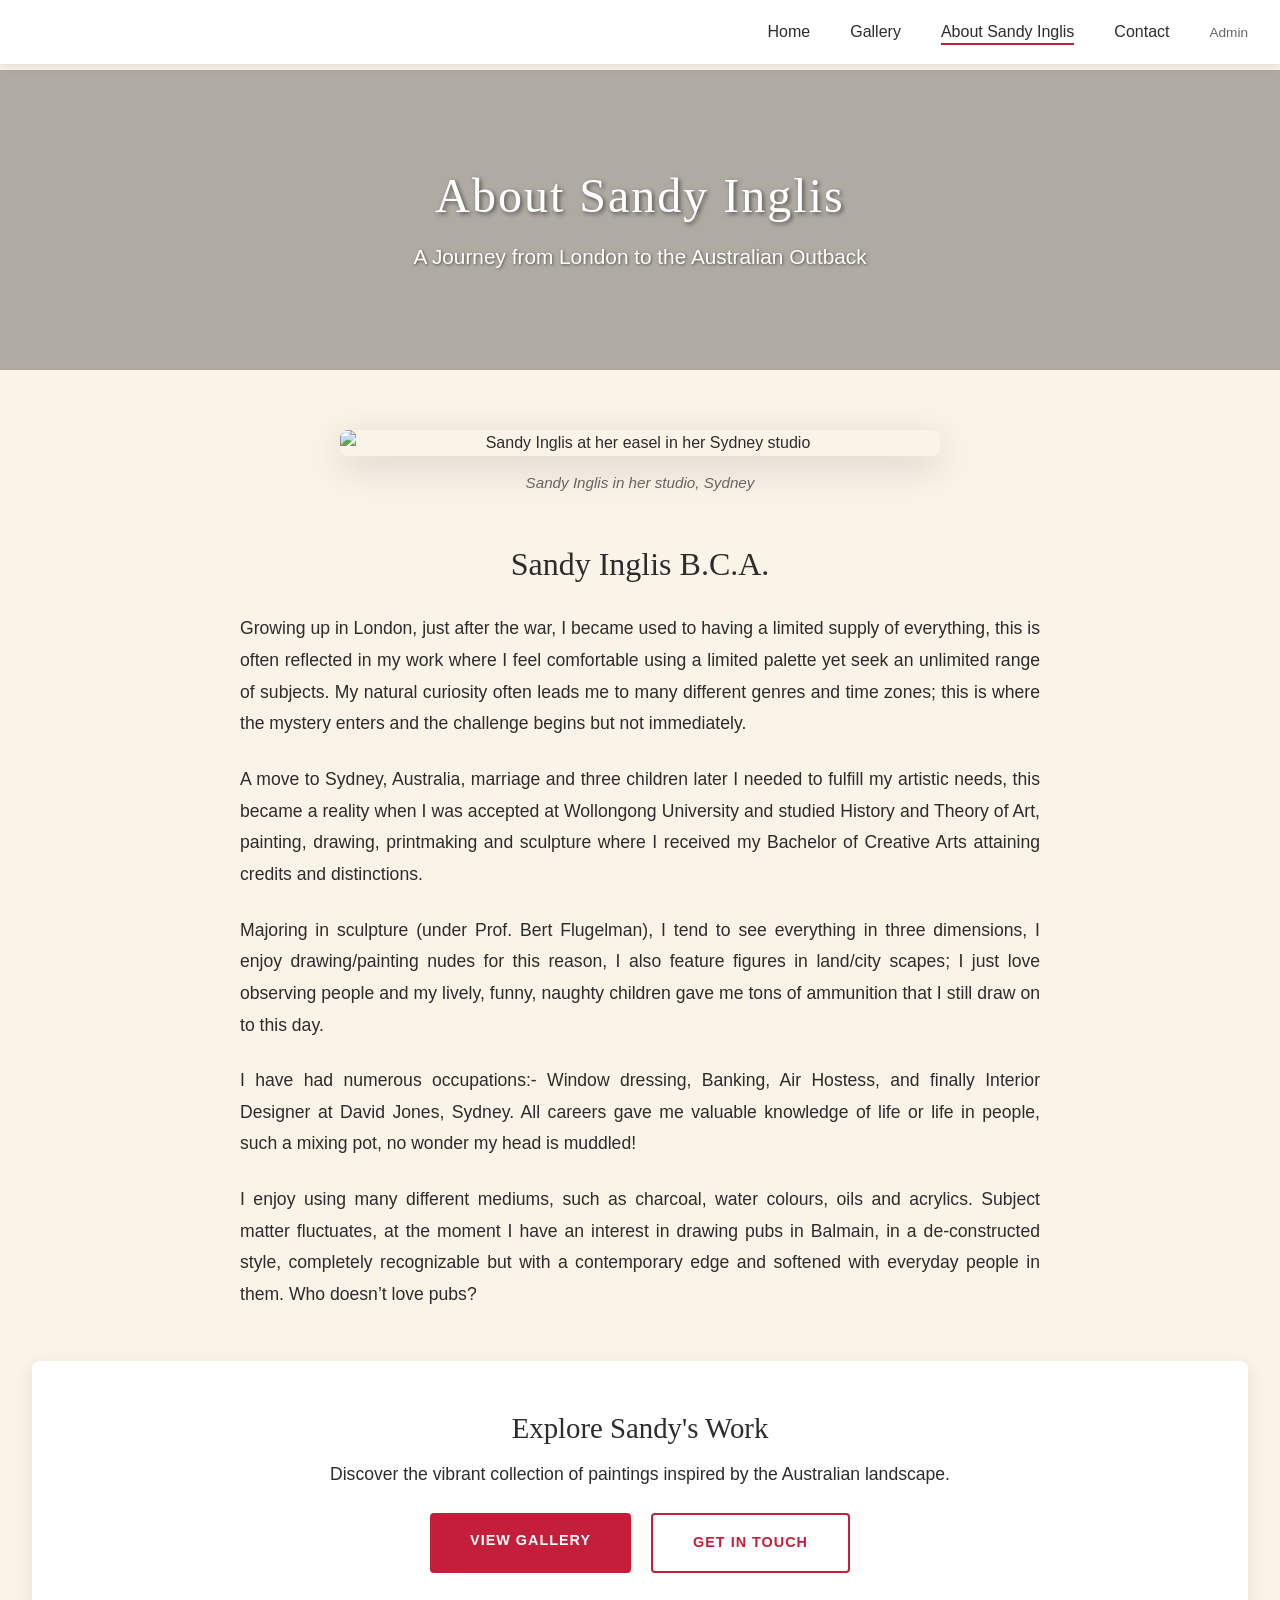
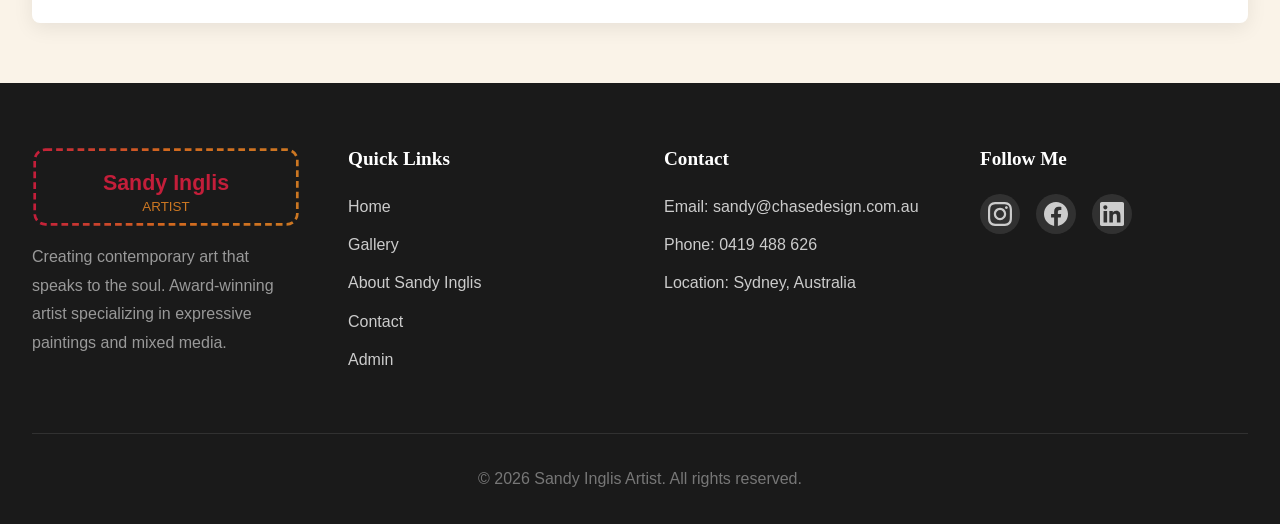
==== commit 4520084b: "Use user image for About featured image (images/sandy-featured.jpg)" ====
--- a/about.html
+++ b/about.html
@@ -46,7 +46,7 @@
             <!-- Featured Image Section -->
             <div class="about-featured">
                 <div class="about-featured-image">
-                    <img src="images/sandy-placeholder.svg" alt="Sandy Inglis at her easel in her Sydney studio">
+                    <img src="images/sandy-featured.jpg" alt="Sandy Inglis at her easel in her Sydney studio">
                     <p class="image-caption">Sandy Inglis in her studio, Sydney</p>
                 </div>
             </div>
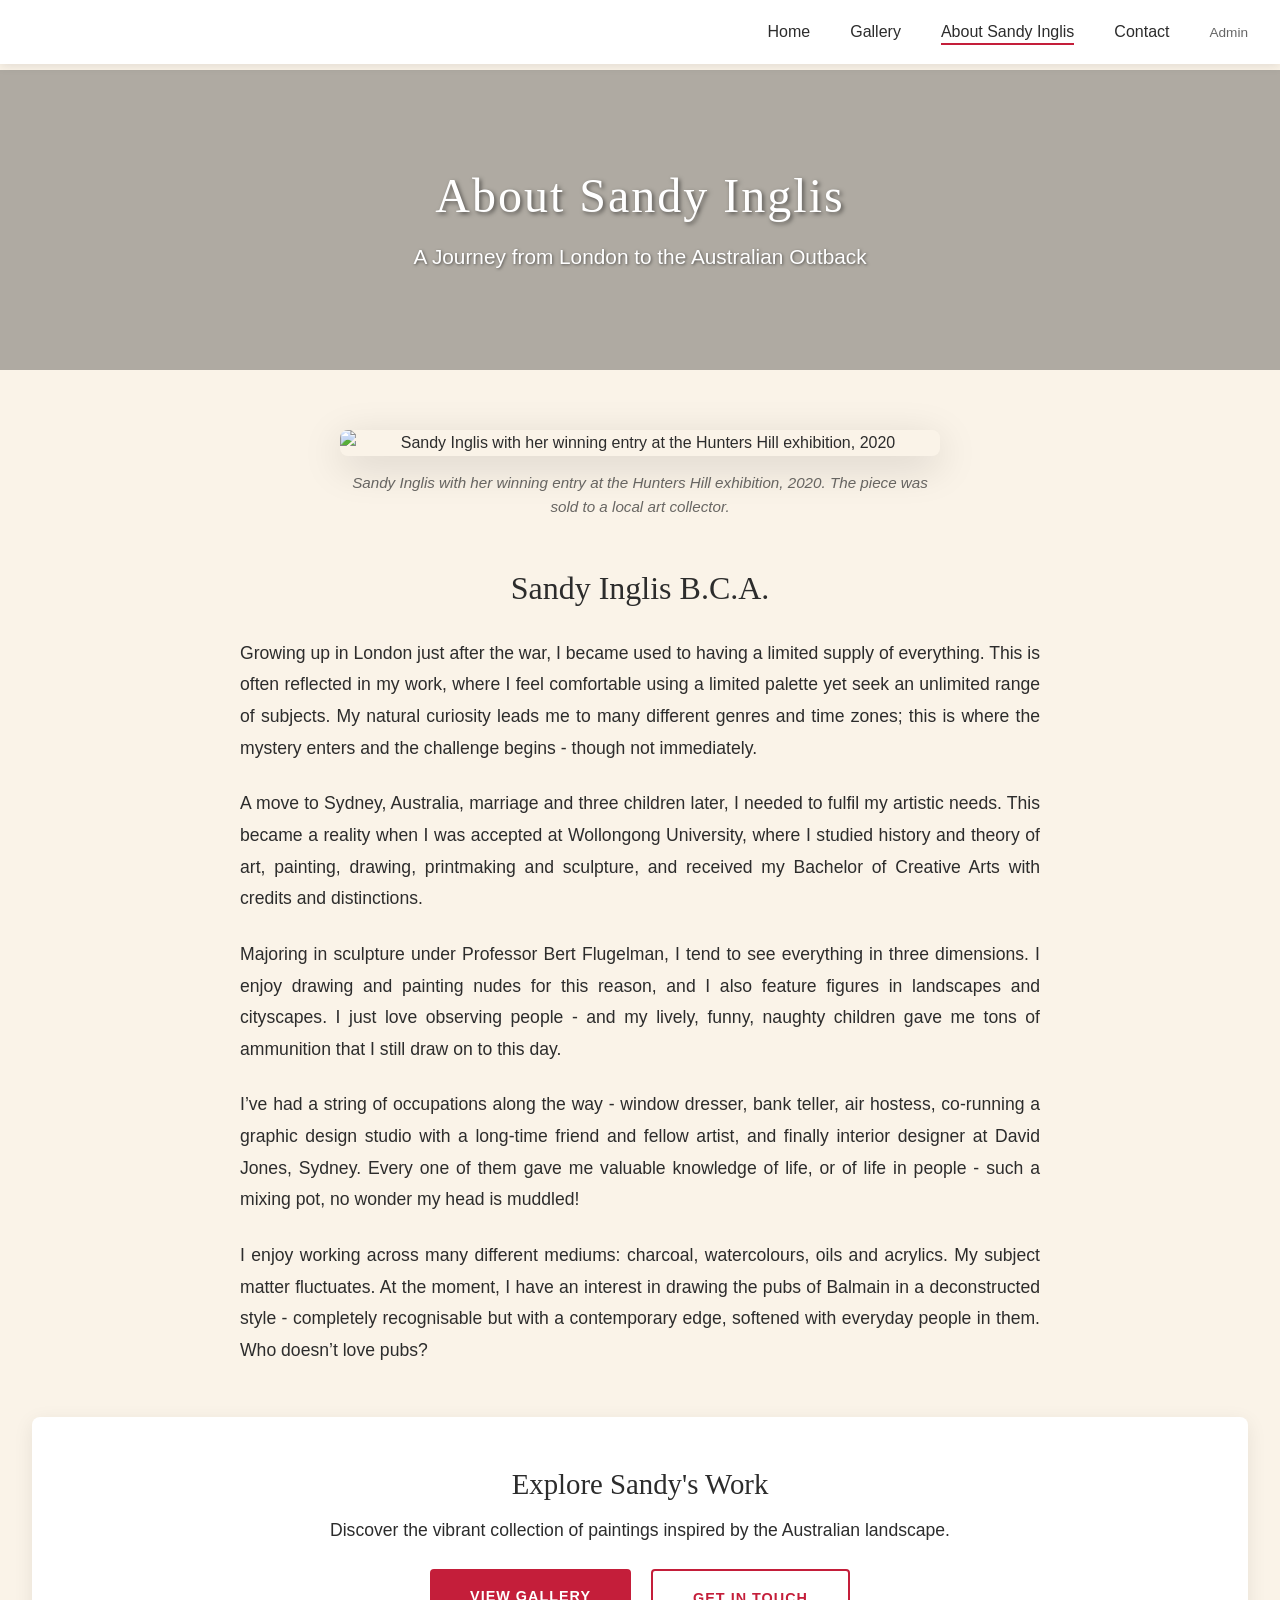
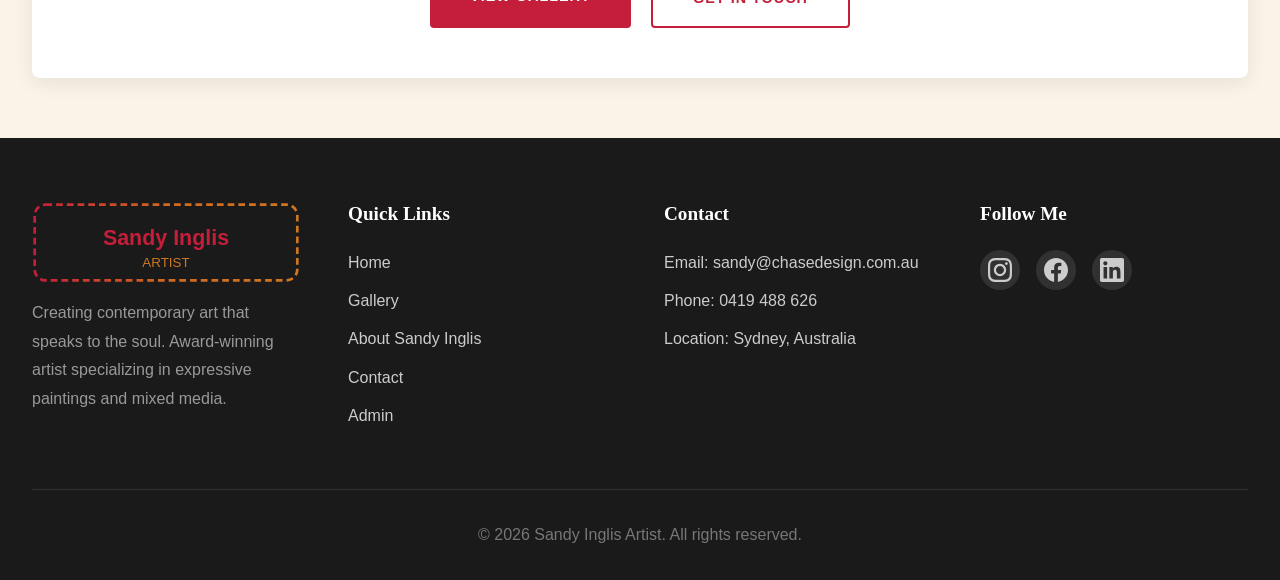
==== commit 425b2372: "Update About page biography copy and image caption" ====
--- a/about.html
+++ b/about.html
@@ -46,8 +46,8 @@
             <!-- Featured Image Section -->
             <div class="about-featured">
                 <div class="about-featured-image">
-                    <img src="images/sandy-featured.jpg" alt="Sandy Inglis at her easel in her Sydney studio">
-                    <p class="image-caption">Sandy Inglis in her studio, Sydney</p>
+                    <img src="https://20260124sandiinlis.blob.core.windows.net/blobs/about/sandy-featured.jpg" alt="Sandy Inglis with her winning entry at the Hunters Hill exhibition, 2020">
+                    <p class="image-caption">Sandy Inglis with her winning entry at the Hunters Hill exhibition, 2020. The piece was sold to a local art collector.</p>
                 </div>
             </div>
 
@@ -55,16 +55,15 @@
             <div class="about-biography">
                 <h2>Sandy Inglis B.C.A.</h2>
 
-                <p>Growing up in London, just after the war, I became used to having a limited supply of everything, this is often reflected in my work where I feel comfortable using a limited palette yet seek an unlimited range of subjects. My natural curiosity often leads me to many different genres and time zones; this is where the mystery enters and the challenge begins but not immediately.</p>
+                <p>Growing up in London just after the war, I became used to having a limited supply of everything. This is often reflected in my work, where I feel comfortable using a limited palette yet seek an unlimited range of subjects. My natural curiosity leads me to many different genres and time zones; this is where the mystery enters and the challenge begins - though not immediately.</p>
 
-                <p>A move to Sydney, Australia, marriage and three children later I needed to fulfill my artistic needs, this became a reality when I was accepted at Wollongong University and studied History and Theory of Art, painting, drawing, printmaking and sculpture where I received my Bachelor of Creative Arts attaining credits and distinctions.</p>
+                <p>A move to Sydney, Australia, marriage and three children later, I needed to fulfil my artistic needs. This became a reality when I was accepted at Wollongong University, where I studied history and theory of art, painting, drawing, printmaking and sculpture, and received my Bachelor of Creative Arts with credits and distinctions.</p>
 
-                <p>Majoring in sculpture (under Prof. Bert Flugelman), I tend to see everything in three dimensions, I enjoy drawing/painting nudes for this reason, I also feature figures in land/city scapes; I just love observing people and my lively, funny, naughty children gave me tons of ammunition that I still draw on to this day.</p>
+                <p>Majoring in sculpture under Professor Bert Flugelman, I tend to see everything in three dimensions. I enjoy drawing and painting nudes for this reason, and I also feature figures in landscapes and cityscapes. I just love observing people - and my lively, funny, naughty children gave me tons of ammunition that I still draw on to this day.</p>
 
-                <p>I have had numerous occupations:- Window dressing, Banking, Air Hostess, and finally Interior Designer at David Jones, Sydney. All careers gave me valuable knowledge of life or life in people, such a mixing pot, no wonder my head is muddled!</p>
+                <p>I’ve had a string of occupations along the way - window dresser, bank teller, air hostess, co-running a graphic design studio with a long-time friend and fellow artist, and finally interior designer at David Jones, Sydney. Every one of them gave me valuable knowledge of life, or of life in people - such a mixing pot, no wonder my head is muddled!</p>
 
-                <p>I enjoy using many different mediums, such as charcoal, water colours, oils and acrylics.
-                Subject matter fluctuates, at the moment I have an interest in drawing pubs in Balmain, in a de-constructed style, completely recognizable but with a contemporary edge and softened with everyday people in them. Who doesn’t love pubs?</p>
+                <p>I enjoy working across many different mediums: charcoal, watercolours, oils and acrylics. My subject matter fluctuates. At the moment, I have an interest in drawing the pubs of Balmain in a deconstructed style - completely recognisable but with a contemporary edge, softened with everyday people in them. Who doesn’t love pubs?</p>
             </div>
 
             <!-- Call to Action -->
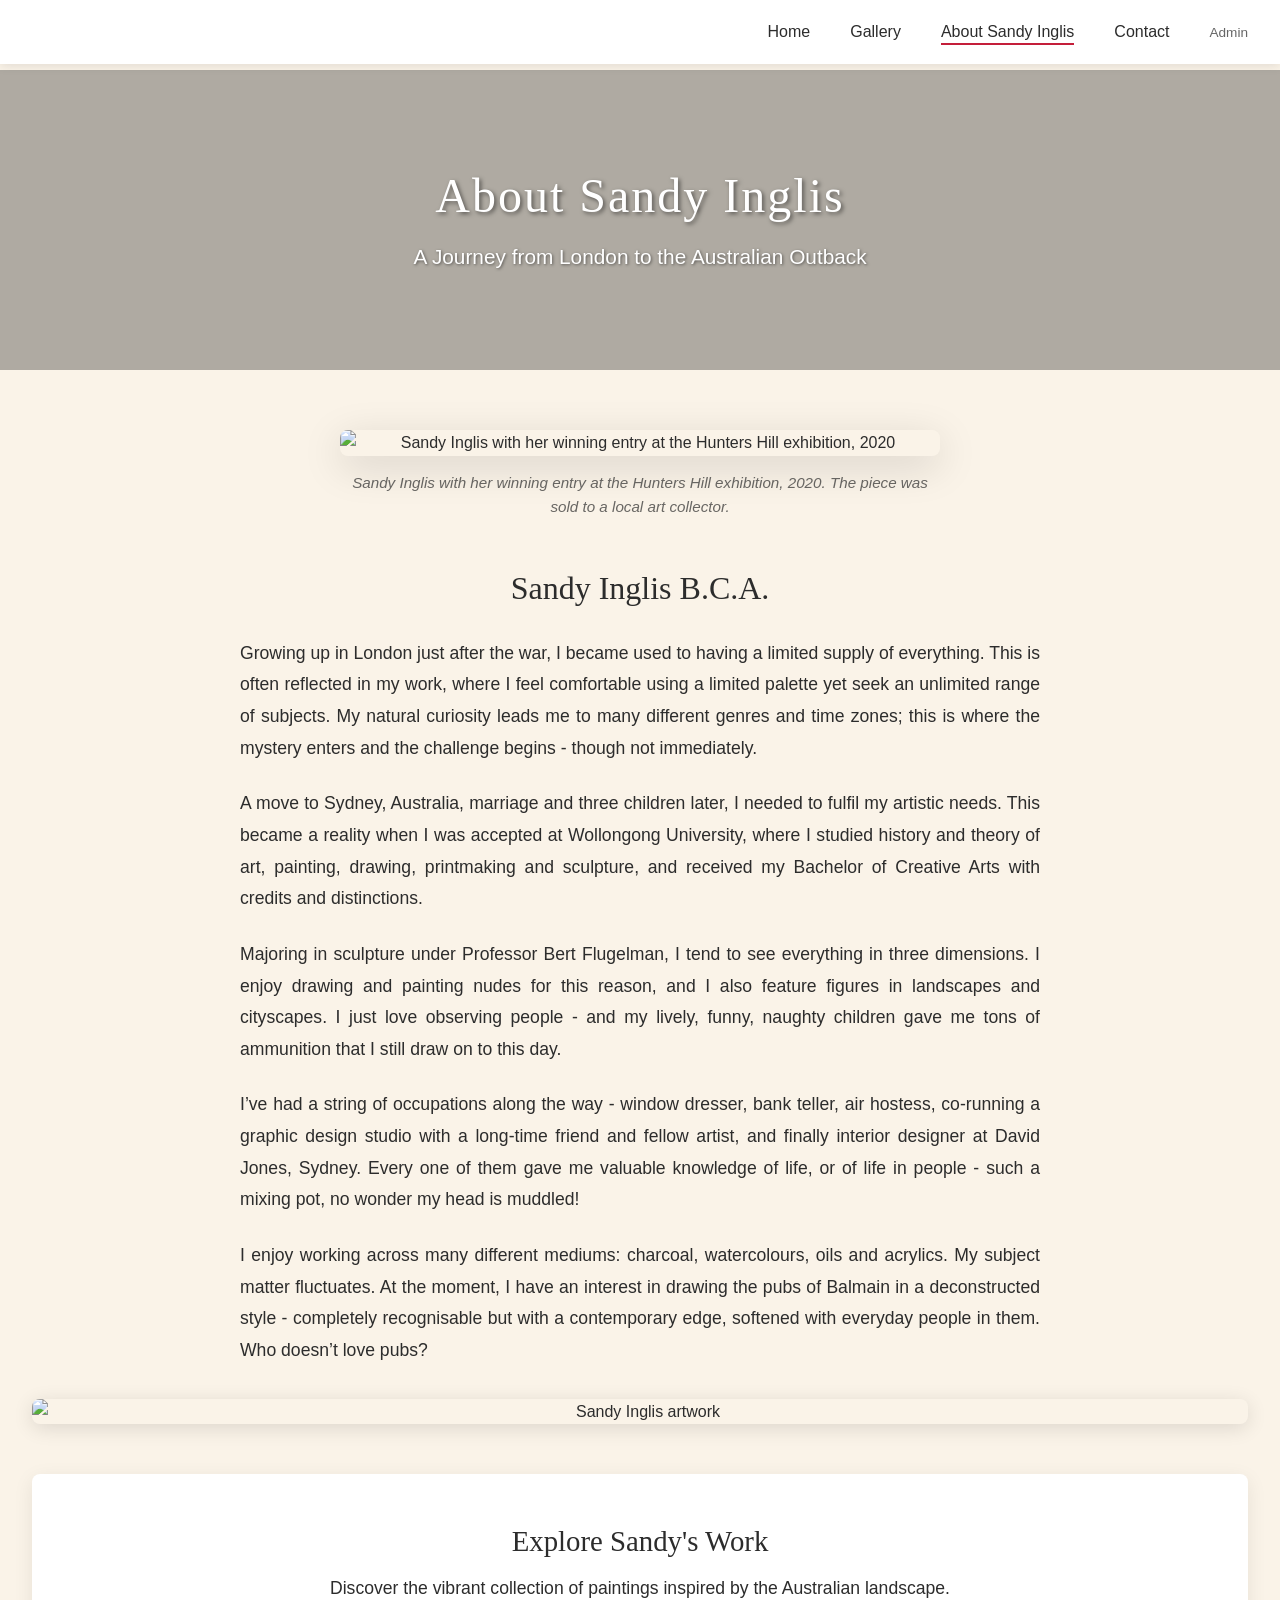
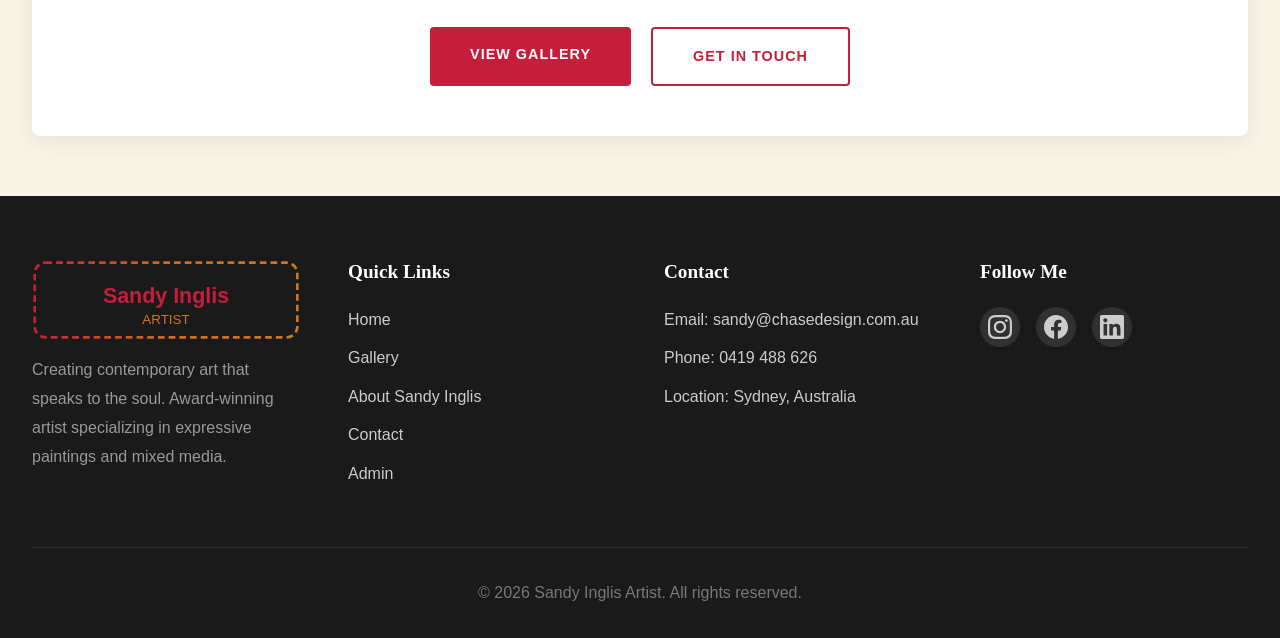
==== commit e7418b97: "Add full-width bottom image to About page" ====
--- a/about.html
+++ b/about.html
@@ -64,6 +64,11 @@
                 <p>I’ve had a string of occupations along the way - window dresser, bank teller, air hostess, co-running a graphic design studio with a long-time friend and fellow artist, and finally interior designer at David Jones, Sydney. Every one of them gave me valuable knowledge of life, or of life in people - such a mixing pot, no wonder my head is muddled!</p>
 
                 <p>I enjoy working across many different mediums: charcoal, watercolours, oils and acrylics. My subject matter fluctuates. At the moment, I have an interest in drawing the pubs of Balmain in a deconstructed style - completely recognisable but with a contemporary edge, softened with everyday people in them. Who doesn’t love pubs?</p>
+            </div>
+
+            <!-- Full-width bottom image -->
+            <div class="about-bottom-image">
+                <img src="https://20260124sandiinlis.blob.core.windows.net/blobs/about/sandy-inglis-about.jpg" alt="Sandy Inglis artwork">
             </div>
 
             <!-- Call to Action -->
--- a/css/about.css
+++ b/css/about.css
@@ -169,6 +169,21 @@
     opacity: 0.9;
 }
 
+/* Full-width bottom image */
+.about-bottom-image {
+    margin: 2rem 0 3rem;
+    text-align: center;
+}
+
+.about-bottom-image img {
+    width: 100%;
+    max-width: 100%;
+    height: auto;
+    display: block;
+    border-radius: 8px;
+    box-shadow: 0 4px 20px rgba(0, 0, 0, 0.12);
+}
+
 /* Call to Action */
 .about-cta {
     text-align: center;
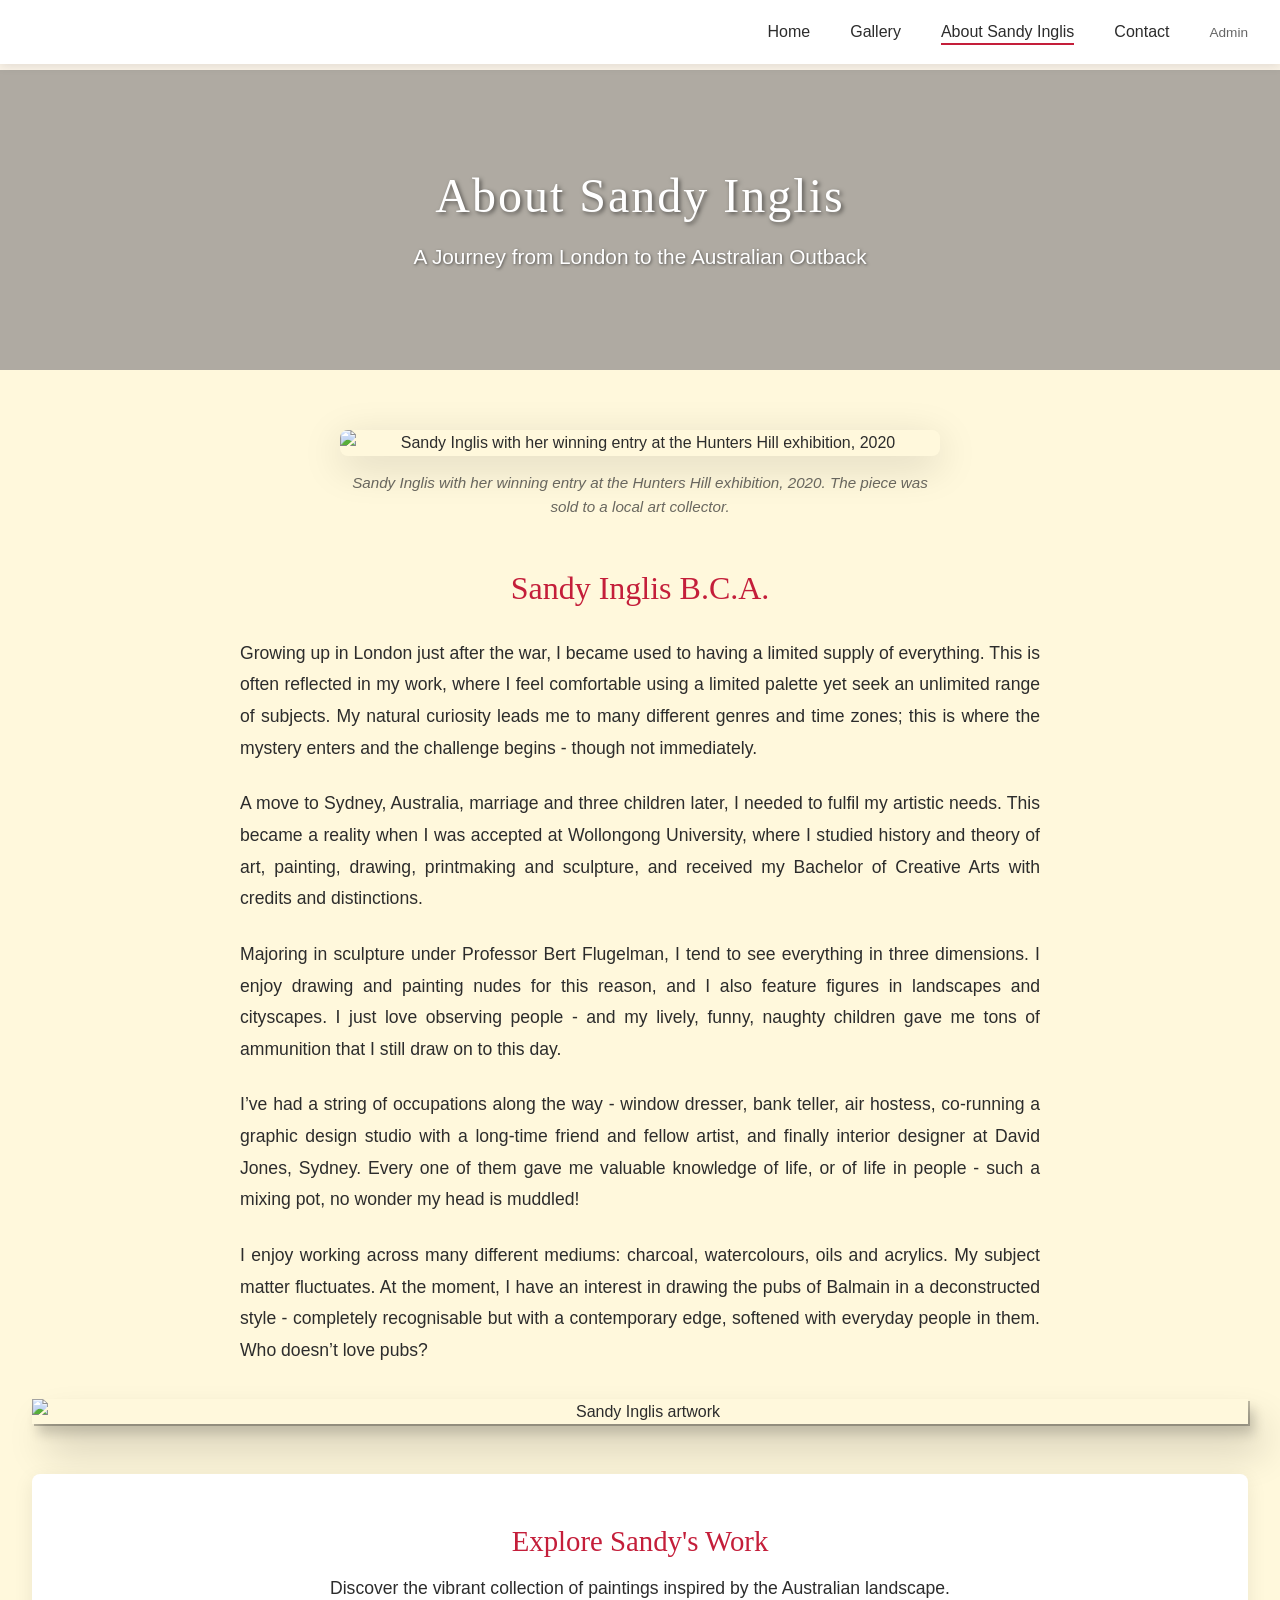
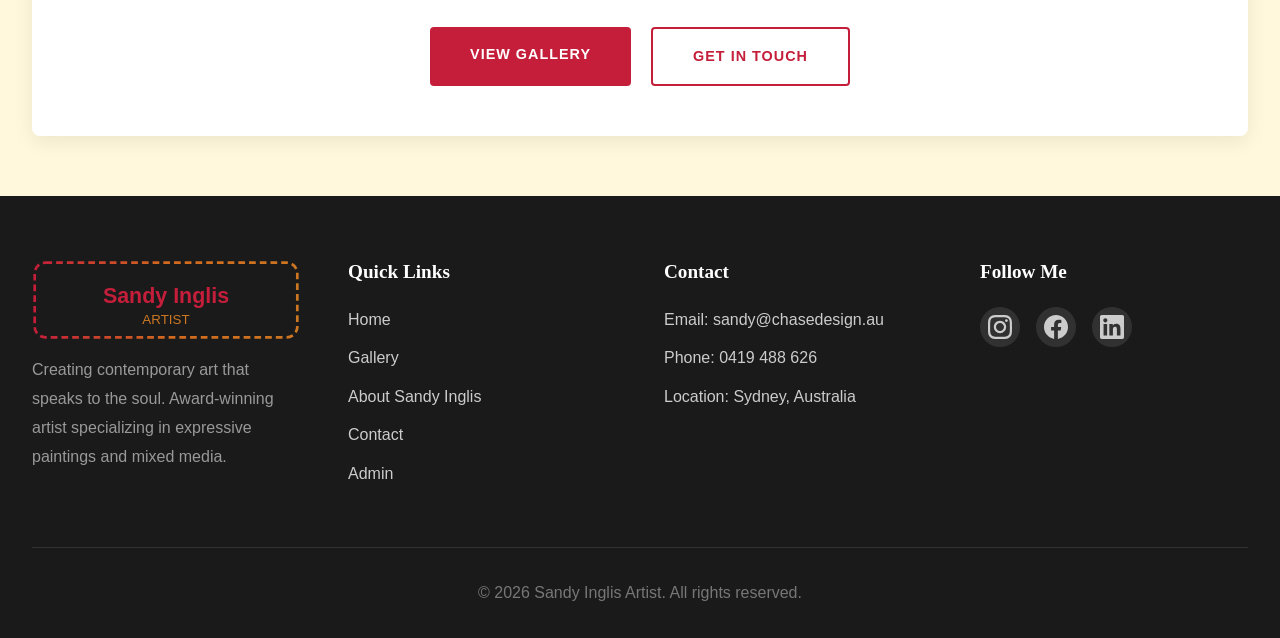
==== commit 7e1e024f: "Update Sandy's email address to sandy@chasedesign.au Co-Authored-By: Claude Opus 5.5 <noreply@anthro" ====
--- a/about.html
+++ b/about.html
@@ -106,7 +106,7 @@
                 <div class="footer-column">
                     <h3>Contact</h3>
                     <ul class="contact-info">
-                        <li>Email: <a href="mailto:sandy@chasedesign.com.au">sandy@chasedesign.com.au</a></li>
+                        <li>Email: <a href="mailto:sandy@chasedesign.au">sandy@chasedesign.au</a></li>
                         <li>Phone: <a href="tel:+61419488626">0419 488 626</a></li>
                         <li>Location: Sydney, Australia</li>
                     </ul>
--- a/css/styles.css
+++ b/css/styles.css
@@ -29,6 +29,30 @@
     --border-color: #e0e0e0;
     --shadow: rgba(0, 0, 0, 0.1);
     --shadow-hover: rgba(196, 30, 58, 0.25);
+
+    /* Floating-canvas presentation: each artwork stands off the wall,
+       lit from the top left, with a long shadow falling down and right. */
+    --canvas-float:
+        2px 2px 0 rgba(0, 0, 0, 0.25),
+        6px 10px 12px rgba(0, 0, 0, 0.18),
+        14px 26px 40px rgba(0, 0, 0, 0.20);
+    --canvas-float-lifted:
+        3px 3px 0 rgba(0, 0, 0, 0.25),
+        10px 16px 18px rgba(0, 0, 0, 0.18),
+        22px 40px 56px rgba(0, 0, 0, 0.22);
+    /* warm gallery wall behind the artwork in the popup and detail page */
+    --gallery-wall: #f6f3ee;
+    --label-meta: #6b6b6b;
+    --label-faint: #9a958d;
+
+    /* Aliases for names used across the page stylesheets. Without these
+       the rules referring to them resolve to nothing, which left the
+       accolade badge, the artist quote and the outline button unstyled. */
+    --accent-red: var(--primary-red);
+    --vibrant-red: var(--primary-red);
+    --charcoal: var(--text-dark);
+    --ochre: var(--ochre-yellow);
+    --cream: var(--accent-cream);
 }
 
 /* ===================================
@@ -309,6 +333,50 @@
     margin: 0;
 }
 
+/* Collection dropdown + search grouped on the right */
+.filter-tools {
+    display: flex;
+    align-items: center;
+    gap: 0.75rem;
+    flex-wrap: wrap;
+    flex: 1 1 420px;
+    justify-content: flex-end;
+}
+
+.filter-tools .search-bar {
+    flex: 1 1 260px;
+    max-width: 520px;
+    width: auto;
+}
+
+.collection-select {
+    padding: 1rem 2.5rem 1rem 1.25rem;
+    border: 2px solid var(--border-color);
+    border-radius: 50px;
+    font-size: 1rem;
+    font-family: inherit;
+    color: var(--text-dark);
+    background-color: var(--white);
+    cursor: pointer;
+    /* custom chevron so it matches the rounded input */
+    appearance: none;
+    -webkit-appearance: none;
+    background-image: url("data:image/svg+xml,%3Csvg xmlns='http://www.w3.org/2000/svg' width='12' height='8' viewBox='0 0 12 8' fill='none' stroke='%23c41e3a' stroke-width='2'%3E%3Cpath d='M1 1l5 5 5-5'/%3E%3C/svg%3E");
+    background-repeat: no-repeat;
+    background-position: right 1.1rem center;
+    max-width: 260px;
+}
+
+.collection-select:focus {
+    outline: none;
+    border-color: var(--primary-red);
+}
+
+@media (max-width: 600px) {
+    .filter-tools { justify-content: stretch; }
+    .collection-select { max-width: none; width: 100%; }
+}
+
 .filter-controls {
     display: flex;
     justify-content: center;
@@ -365,29 +433,19 @@
 .gallery-grid {
     display: grid;
     grid-template-columns: repeat(auto-fill, minmax(320px, 1fr));
-    gap: 2rem;
+    /* extra room so each shadow falls clear of its neighbour */
+    gap: 3.5rem 2.75rem;
     margin-bottom: 3rem;
 }
 
 .gallery-item {
     position: relative;
-    background-color: var(--white);
-    border-radius: 8px;
-    overflow: hidden;
-    box-shadow: 0 4px 15px var(--shadow);
-    transition: all 0.4s ease;
     cursor: pointer;
     opacity: 1;
-    transform: scale(1);
 }
 
 .gallery-item.hidden {
     display: none;
-}
-
-.gallery-item:hover {
-    transform: translateY(-8px);
-    box-shadow: 0 8px 25px var(--shadow-hover);
 }
 
 .gallery-image {
@@ -395,6 +453,13 @@
     aspect-ratio: 1 / 1;
     overflow: hidden;
     background-color: var(--light-bg);
+    box-shadow: var(--canvas-float);
+    transition: transform 0.35s ease, box-shadow 0.35s ease;
+}
+
+.gallery-item:hover .gallery-image {
+    transform: translate(-3px, -6px);
+    box-shadow: var(--canvas-float-lifted);
 }
 
 .gallery-image img {
@@ -404,26 +469,30 @@
     transition: transform 0.4s ease;
 }
 
-.gallery-item:hover .gallery-image img {
-    transform: scale(1.1);
-}
-
+/* the wall label under each artwork */
 .gallery-info {
-    padding: 1.5rem;
+    padding: 1.4rem 0.15rem 0;
 }
 
 .gallery-info h3 {
-    font-size: 1.3rem;
-    margin-bottom: 0.5rem;
+    font-size: 1.15rem;
+    line-height: 1.3;
+    margin-bottom: 0.3rem;
     color: var(--text-dark);
 }
 
 .gallery-meta {
-    display: flex;
-    justify-content: space-between;
-    margin-bottom: 0.5rem;
-    font-size: 0.9rem;
-    color: var(--text-light);
+    font-size: 0.85rem;
+    color: var(--label-meta);
+}
+
+.catalogue-number {
+    display: block;
+    margin-top: 0.4rem;
+    font-size: 0.7rem;
+    letter-spacing: 0.08em;
+    text-transform: uppercase;
+    color: var(--label-faint);
 }
 
 .accolade-badge {
@@ -539,17 +608,19 @@
 }
 
 .modal-image {
-    background-color: var(--light-bg);
+    background-color: var(--gallery-wall);
     display: flex;
     align-items: center;
     justify-content: center;
-    padding: 2rem;
+    /* extra room at the bottom right for the shadow to fall into */
+    padding: 2.5rem 3.5rem 4rem 2.5rem;
 }
 
 .modal-image img {
     max-width: 100%;
     max-height: 70vh;
     object-fit: contain;
+    box-shadow: var(--canvas-float);
 }
 
 .modal-info {
@@ -560,6 +631,14 @@
     font-size: 2rem;
     margin-bottom: 1.5rem;
     color: var(--primary-red);
+    /* keep the heading clear of the close button */
+    padding-right: 3rem;
+}
+
+.modal-info h2 .catalogue-number {
+    font-family: -apple-system, BlinkMacSystemFont, 'Helvetica Neue', Arial, sans-serif;
+    font-size: 0.75rem;
+    margin-top: 0.6rem;
 }
 
 .modal-details p {
--- a/css/about.css
+++ b/css/about.css
@@ -180,8 +180,8 @@
     max-width: 100%;
     height: auto;
     display: block;
-    border-radius: 8px;
-    box-shadow: 0 4px 20px rgba(0, 0, 0, 0.12);
+    border-radius: 0;
+    box-shadow: var(--canvas-float);
 }
 
 /* Call to Action */
